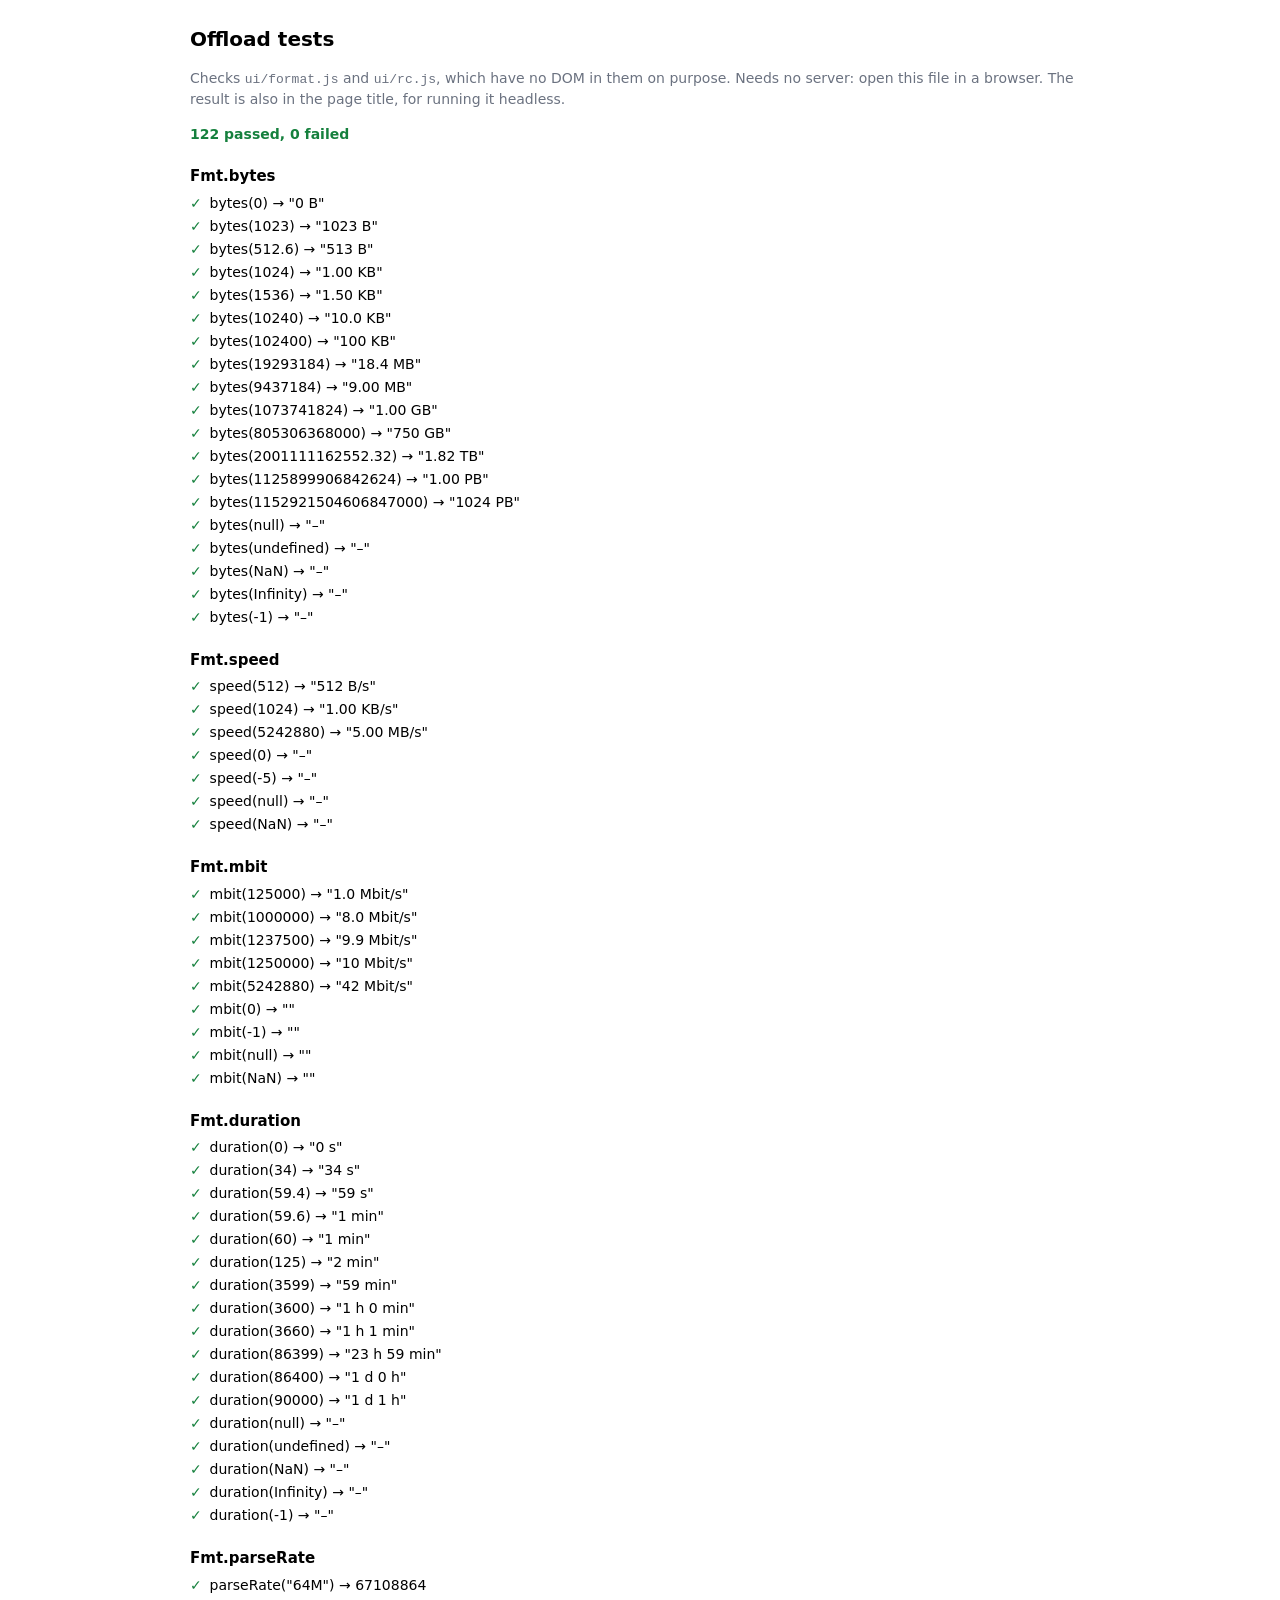
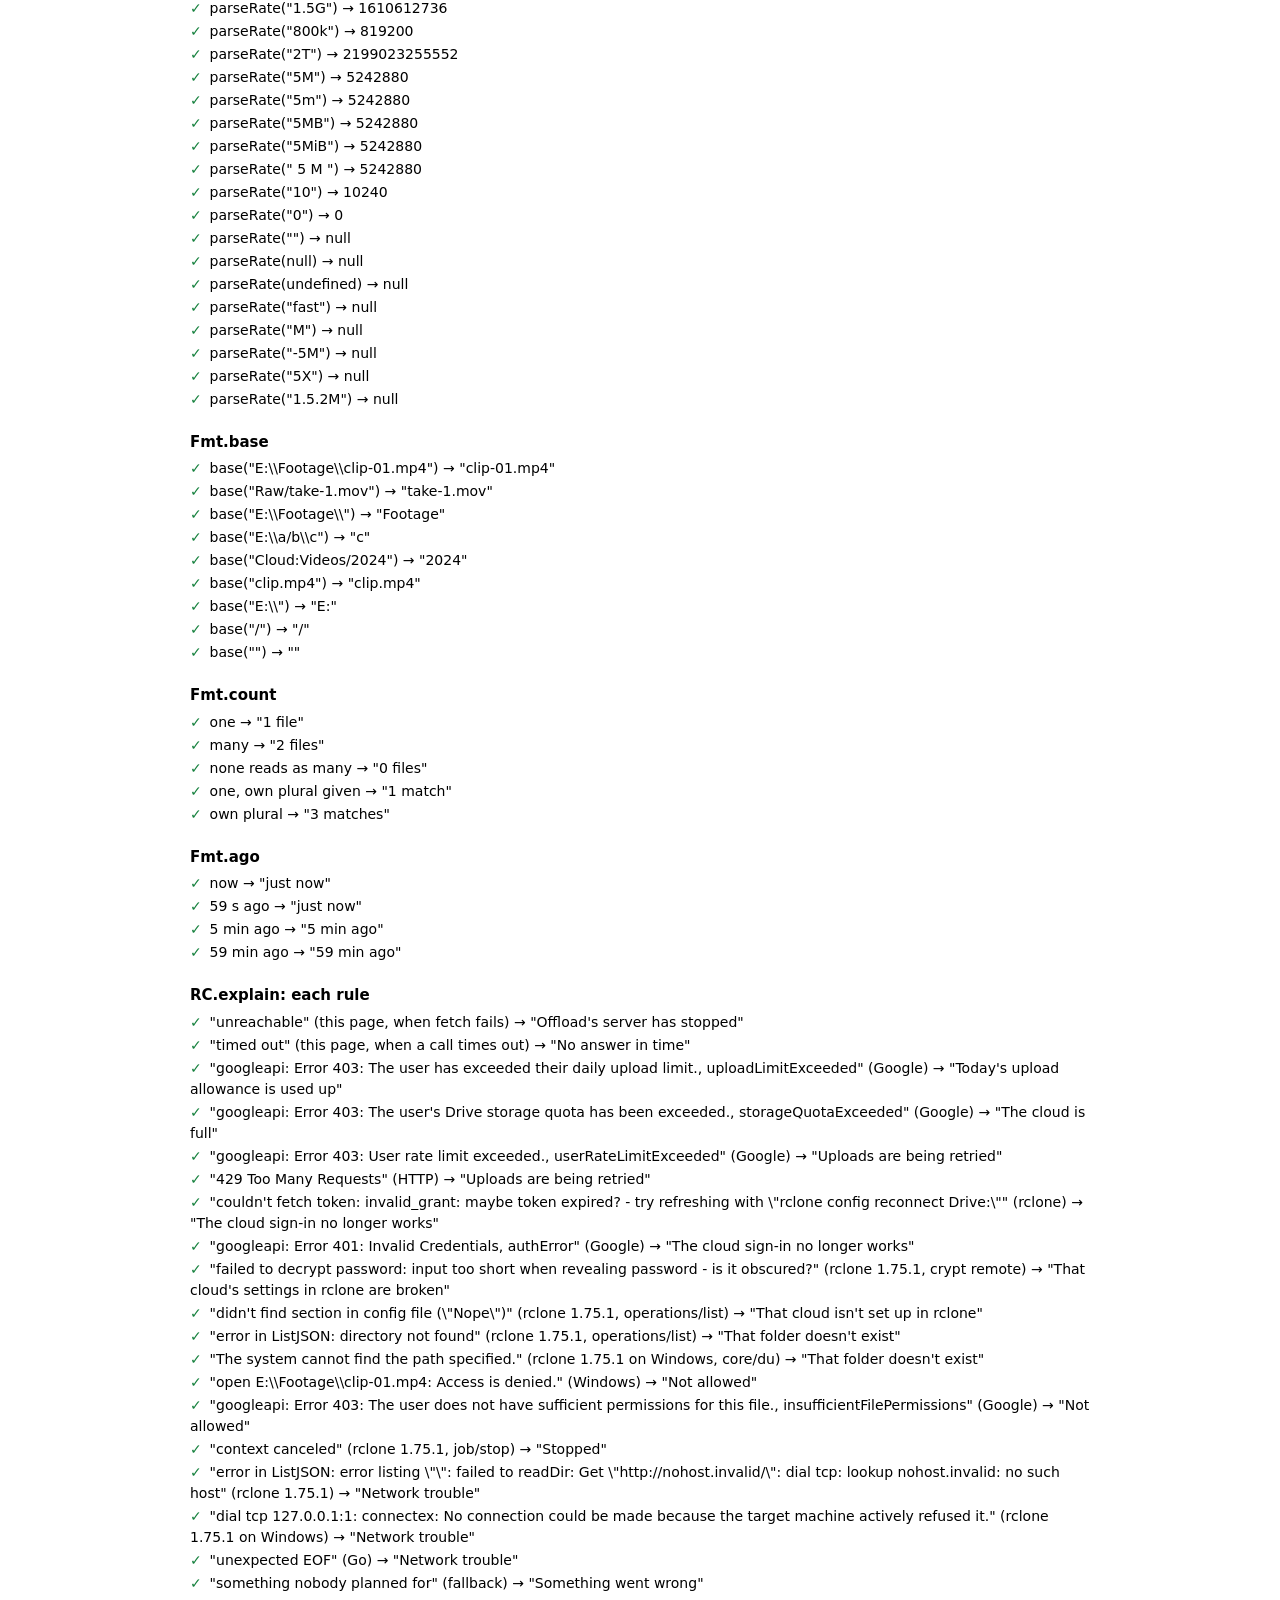
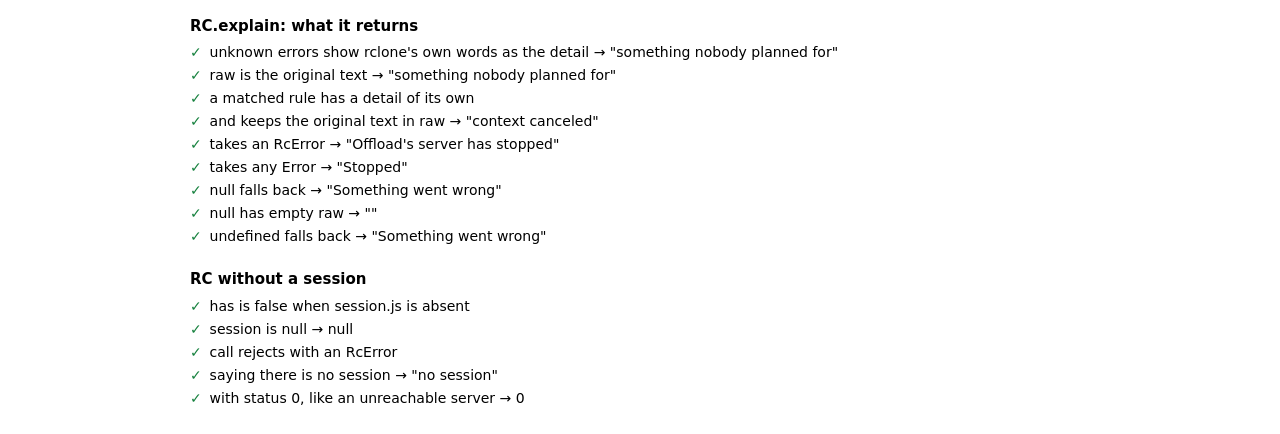
==== tests/index.html @ bb2de684 "Add a test page that caught a mixed-up error message I added tests/index.html to check the code that" ====
<!doctype html>
<html lang="en">
<head>
<meta charset="utf-8">
<meta name="viewport" content="width=device-width, initial-scale=1">
<title>Offload tests: running</title>
<style>
  :root { color-scheme: light dark; --ok: #15803d; --bad: #b91c1c; --muted: #6b7280; }
  @media (prefers-color-scheme: dark) { :root { --ok: #4ade80; --bad: #f87171; --muted: #9ca3af; } }
  body { font: 14px/1.5 system-ui, sans-serif; max-width: 900px; margin: 24px auto; padding: 0 16px; }
  h1 { font-size: 20px; margin: 0 0 4px; }
  h2 { font-size: 15px; margin: 20px 0 4px; }
  .sum { margin: 0 0 12px; font-weight: 600; }
  .sum.ok { color: var(--ok); } .sum.bad { color: var(--bad); }
  ul { list-style: none; margin: 0; padding: 0; }
  li { padding: 1px 0; overflow-wrap: anywhere; }
  li::before { display: inline-block; width: 1.4em; }
  li.ok::before { content: '✓'; color: var(--ok); }
  li.bad::before { content: '✗'; color: var(--bad); }
  li.bad { color: var(--bad); }
  code { font: 13px ui-monospace, Consolas, monospace; }
  .muted { color: var(--muted); }
</style>
</head>
<body>
<h1>Offload tests</h1>
<p class="muted">Checks <code>ui/format.js</code> and <code>ui/rc.js</code>, which have no DOM in them on purpose. Needs no server: open this file in a browser. The result is also in the page title, for running it headless.</p>
<p class="sum" id="sum">Running…</p>
<div id="out"></div>

<script src="../ui/format.js"></script>
<script src="../ui/rc.js"></script>
<script>
'use strict';
(async () => {
  const results = [];
  let group = '';
  const show = (v) => typeof v === 'string' ? JSON.stringify(v) : Object.is(v, -0) ? '-0' : String(v);
  const eq = (got, want, what) => results.push({ group, what, ok: Object.is(got, want), got, want });
  const threw = (e) => results.push({ group, what: 'threw ' + (e && e.message || e), ok: false, got: e && e.stack || String(e), want: 'no exception' });
  async function section(name, fn) {
    group = name;
    try { await fn(); } catch (e) { threw(e); }
  }

  const KB = 1024, MB = KB ** 2, GB = KB ** 3, TB = KB ** 4, PB = KB ** 5;
  const DASH = '\u2013';   // what the page shows for "no figure"

  await section('Fmt.bytes', () => {
    for (const [n, want] of [
      [0, '0 B'], [1023, '1023 B'], [512.6, '513 B'],
      [KB, '1.00 KB'], [1536, '1.50 KB'], [10 * KB, '10.0 KB'], [100 * KB, '100 KB'],
      [19293184, '18.4 MB'], [9 * MB, '9.00 MB'],
      [GB, '1.00 GB'], [750 * GB, '750 GB'], [1.82 * TB, '1.82 TB'], [PB, '1.00 PB'],
      [1024 * PB, '1024 PB'],   // there is no unit past PB, so it keeps counting
      [null, DASH], [undefined, DASH], [NaN, DASH], [Infinity, DASH], [-1, DASH],
    ]) eq(Fmt.bytes(n), want, 'bytes(' + show(n) + ')');
  });

  await section('Fmt.speed', () => {
    for (const [n, want] of [
      [512, '512 B/s'], [KB, '1.00 KB/s'], [5 * MB, '5.00 MB/s'],
      [0, DASH], [-5, DASH], [null, DASH], [NaN, DASH],
    ]) eq(Fmt.speed(n), want, 'speed(' + show(n) + ')');
  });

  await section('Fmt.mbit', () => {
    for (const [n, want] of [
      [125000, '1.0 Mbit/s'], [1e6, '8.0 Mbit/s'], [1237500, '9.9 Mbit/s'],
      [1250000, '10 Mbit/s'], [5 * MB, '42 Mbit/s'],
      [0, ''], [-1, ''], [null, ''], [NaN, ''],
    ]) eq(Fmt.mbit(n), want, 'mbit(' + show(n) + ')');
  });

  await section('Fmt.duration', () => {
    for (const [s, want] of [
      [0, '0 s'], [34, '34 s'], [59.4, '59 s'], [59.6, '1 min'],
      [60, '1 min'], [125, '2 min'], [3599, '59 min'],
      [3600, '1 h 0 min'], [3660, '1 h 1 min'], [86399, '23 h 59 min'],
      [86400, '1 d 0 h'], [90000, '1 d 1 h'],
      [null, DASH], [undefined, DASH], [NaN, DASH], [Infinity, DASH], [-1, DASH],
    ]) eq(Fmt.duration(s), want, 'duration(' + show(s) + ')');
  });

  await section('Fmt.parseRate', () => {
    for (const [text, want] of [
      ['64M', 64 * MB], ['1.5G', 1.5 * GB], ['800k', 800 * KB], ['2T', 2 * TB],
      ['5M', 5 * MB], ['5m', 5 * MB], ['5MB', 5 * MB], ['5MiB', 5 * MB], [' 5 M ', 5 * MB],
      ['10', 10 * KB],   // no unit means KiB, the way rclone's --bwlimit reads it
      ['0', 0],
      ['', null], [null, null], [undefined, null], ['fast', null], ['M', null],
      ['-5M', null], ['5X', null], ['1.5.2M', null],
    ]) eq(Fmt.parseRate(text), want, 'parseRate(' + show(text) + ')');
  });

  await section('Fmt.base', () => {
    for (const [p, want] of [
      ['E:\\Footage\\clip-01.mp4', 'clip-01.mp4'], ['Raw/take-1.mov', 'take-1.mov'],
      ['E:\\Footage\\', 'Footage'], ['E:\\a/b\\c', 'c'], ['Cloud:Videos/2024', '2024'],
      ['clip.mp4', 'clip.mp4'], ['E:\\', 'E:'], ['/', '/'], ['', ''],
    ]) eq(Fmt.base(p), want, 'base(' + show(p) + ')');
  });

  await section('Fmt.count', () => {
    eq(Fmt.count(1, 'file'), '1 file', 'one');
    eq(Fmt.count(2, 'file'), '2 files', 'many');
    eq(Fmt.count(0, 'file'), '0 files', 'none reads as many');
    eq(Fmt.count(1, 'match', 'matches'), '1 match', 'one, own plural given');
    eq(Fmt.count(3, 'match', 'matches'), '3 matches', 'own plural');
  });

  await section('Fmt.ago', () => {
    // Older times are written in the browser's locale, so only these two are fixed.
    const now = Date.now();
    eq(Fmt.ago(now), 'just now', 'now');
    eq(Fmt.ago(now - 59 * 1000), 'just now', '59 s ago');
    eq(Fmt.ago(now - 5 * 60 * 1000), '5 min ago', '5 min ago');
    eq(Fmt.ago(now - 59 * 60 * 1000), '59 min ago', '59 min ago');
  });

  // Every rule in RC.explain, each with an error it is there for. "rclone" samples
  // were captured from rclone 1.75.1; "Google" ones follow the googleapi error
  // format ("googleapi: Error <code>: <message>, <reason>"), since they need a real
  // account to provoke. The first matching rule wins, so a few samples check that
  // a specific rule is not swallowed by a general one listed later.
  const T = {
    stopped: 'Offload\'s server has stopped',
    slow: 'No answer in time',
    daily: 'Today\'s upload allowance is used up',
    full: 'The cloud is full',
    rate: 'Uploads are being retried',
    signin: 'The cloud sign-in no longer works',
    broken: 'That cloud\'s settings in rclone are broken',
    unknown: 'That cloud isn\'t set up in rclone',
    nodir: 'That folder doesn\'t exist',
    denied: 'Not allowed',
    canceled: 'Stopped',
    network: 'Network trouble',
    other: 'Something went wrong',
  };

  await section('RC.explain: each rule', () => {
    for (const [raw, title, from] of [
      ['unreachable', T.stopped, 'this page, when fetch fails'],
      ['timed out', T.slow, 'this page, when a call times out'],
      ['googleapi: Error 403: The user has exceeded their daily upload limit., uploadLimitExceeded', T.daily, 'Google'],
      ['googleapi: Error 403: The user\'s Drive storage quota has been exceeded., storageQuotaExceeded', T.full, 'Google'],
      ['googleapi: Error 403: User rate limit exceeded., userRateLimitExceeded', T.rate, 'Google'],
      ['429 Too Many Requests', T.rate, 'HTTP'],
      ['couldn\'t fetch token: invalid_grant: maybe token expired? - try refreshing with "rclone config reconnect Drive:"', T.signin, 'rclone'],
      ['googleapi: Error 401: Invalid Credentials, authError', T.signin, 'Google'],
      ['failed to decrypt password: input too short when revealing password - is it obscured?', T.broken, 'rclone 1.75.1, crypt remote'],
      ['didn\'t find section in config file ("Nope")', T.unknown, 'rclone 1.75.1, operations/list'],
      ['error in ListJSON: directory not found', T.nodir, 'rclone 1.75.1, operations/list'],
      ['The system cannot find the path specified.', T.nodir, 'rclone 1.75.1 on Windows, core/du'],
      ['open E:\\Footage\\clip-01.mp4: Access is denied.', T.denied, 'Windows'],
      ['googleapi: Error 403: The user does not have sufficient permissions for this file., insufficientFilePermissions', T.denied, 'Google'],
      ['context canceled', T.canceled, 'rclone 1.75.1, job/stop'],
      ['error in ListJSON: error listing "": failed to readDir: Get "http://nohost.invalid/": dial tcp: lookup nohost.invalid: no such host', T.network, 'rclone 1.75.1'],
      ['dial tcp 127.0.0.1:1: connectex: No connection could be made because the target machine actively refused it.', T.network, 'rclone 1.75.1 on Windows'],
      ['unexpected EOF', T.network, 'Go'],
      ['something nobody planned for', T.other, 'fallback'],
    ]) eq(RC.explain(raw).title, title, show(raw) + ' (' + from + ')');
  });

  await section('RC.explain: what it returns', () => {
    const fallback = RC.explain('something nobody planned for');
    eq(fallback.detail, 'something nobody planned for', 'unknown errors show rclone\'s own words as the detail');
    eq(fallback.raw, 'something nobody planned for', 'raw is the original text');
    const known = RC.explain('context canceled');
    eq(typeof known.detail === 'string' && known.detail.length > 0, true, 'a matched rule has a detail of its own');
    eq(known.raw, 'context canceled', 'and keeps the original text in raw');
    eq(RC.explain(new RC.RcError('unreachable', 0)).title, T.stopped, 'takes an RcError');
    eq(RC.explain(new Error('context canceled')).title, T.canceled, 'takes any Error');
    eq(RC.explain(null).title, T.other, 'null falls back');
    eq(RC.explain(null).raw, '', 'null has empty raw');
    eq(RC.explain(undefined).title, T.other, 'undefined falls back');
  });

  await section('RC without a session', async () => {
    eq(RC.has, false, 'has is false when session.js is absent');
    eq(RC.session, null, 'session is null');
    let err = null;
    try { await RC.call('core/version'); } catch (e) { err = e; }
    eq(err instanceof RC.RcError, true, 'call rejects with an RcError');
    eq(err && err.message, 'no session', 'saying there is no session');
    eq(err && err.status, 0, 'with status 0, like an unreachable server');
  });

  // Report: the title for headless runs, the page for people.
  const failed = results.filter((r) => !r.ok);
  const line = (results.length - failed.length) + ' passed, ' + failed.length + ' failed';
  document.title = 'Offload tests: ' + line;
  const sum = document.getElementById('sum');
  sum.textContent = line;
  sum.className = 'sum ' + (failed.length ? 'bad' : 'ok');
  const out = document.getElementById('out');
  const groups = [...new Set(results.map((r) => r.group))];
  for (const g of groups) {
    const h = document.createElement('h2');
    h.textContent = g;
    const ul = document.createElement('ul');
    for (const r of results.filter((x) => x.group === g)) {
      const li = document.createElement('li');
      li.className = r.ok ? 'ok' : 'bad';
      li.textContent = r.what + (!r.ok ? ': got ' + show(r.got) + ', want ' + show(r.want)
        : typeof r.want === 'boolean' ? '' : ' → ' + show(r.want));
      ul.append(li);
    }
    out.append(h, ul);
  }
})();
</script>
</body>
</html>
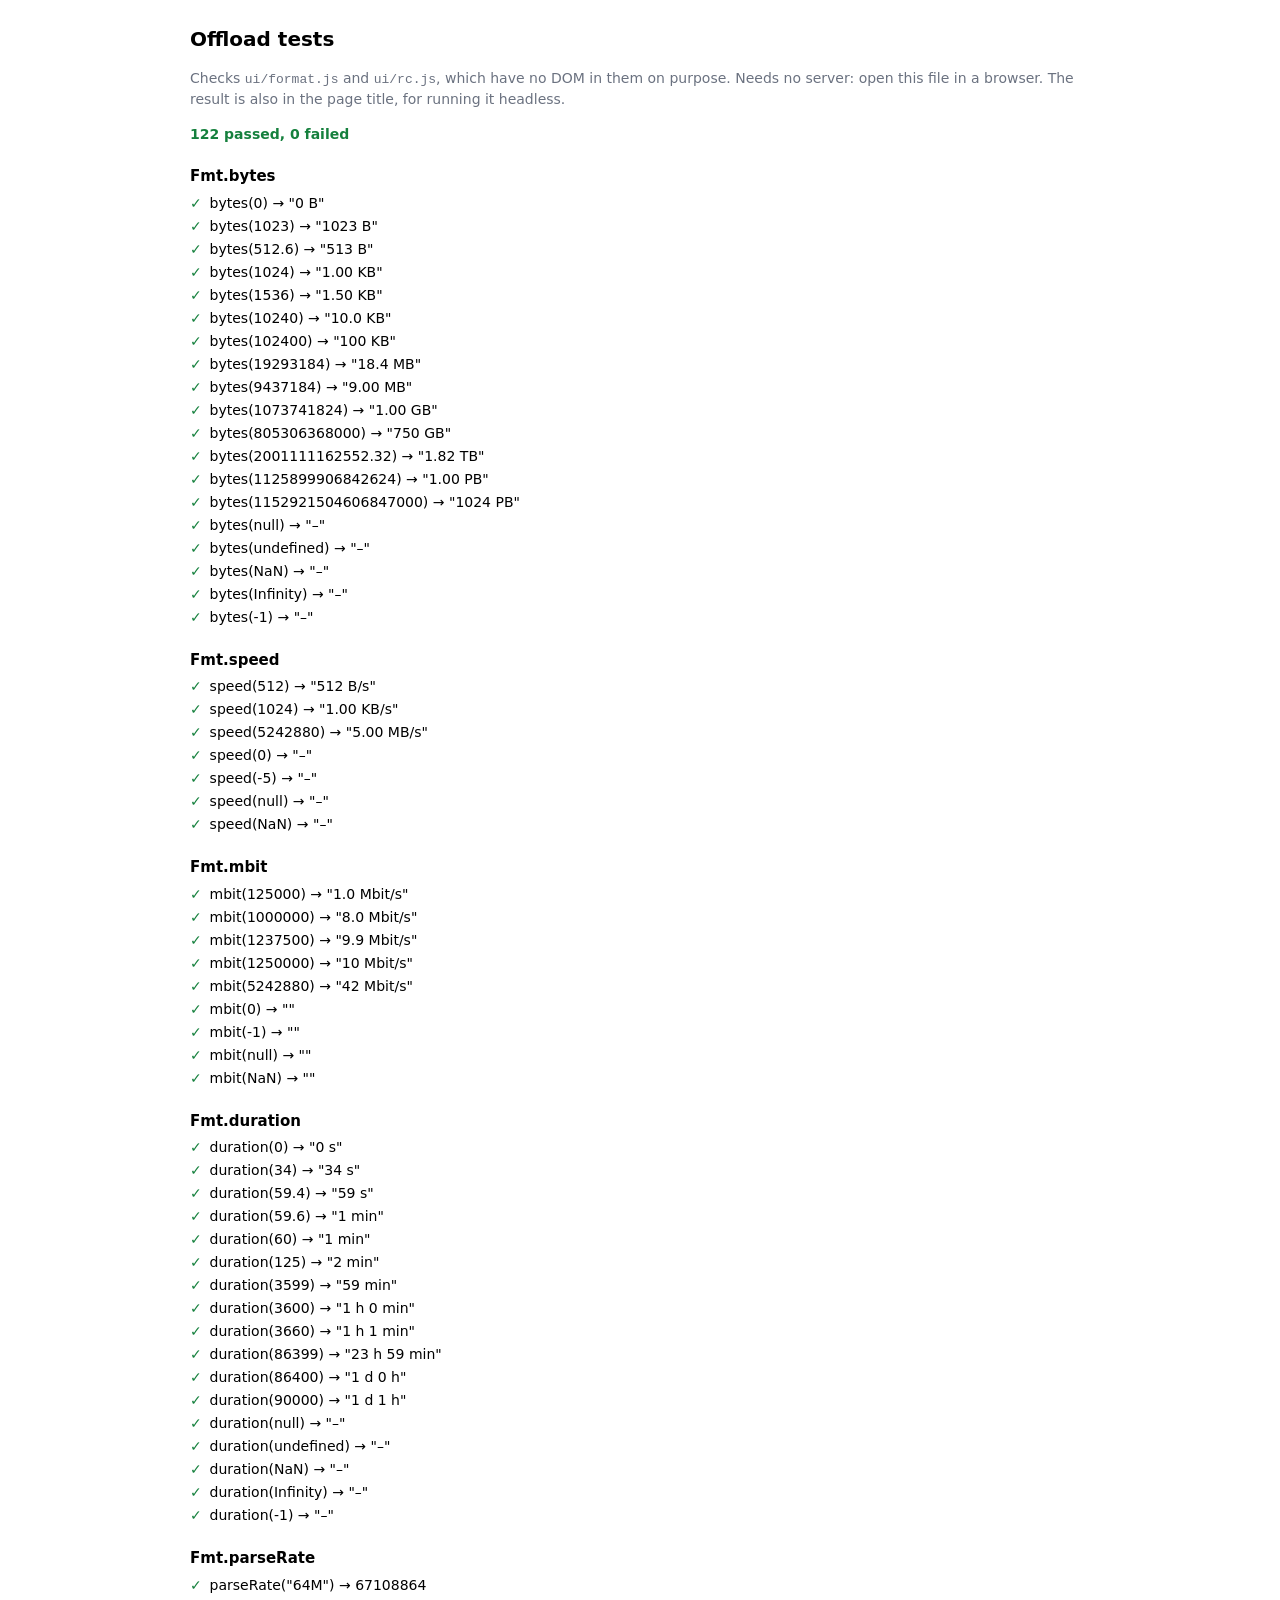
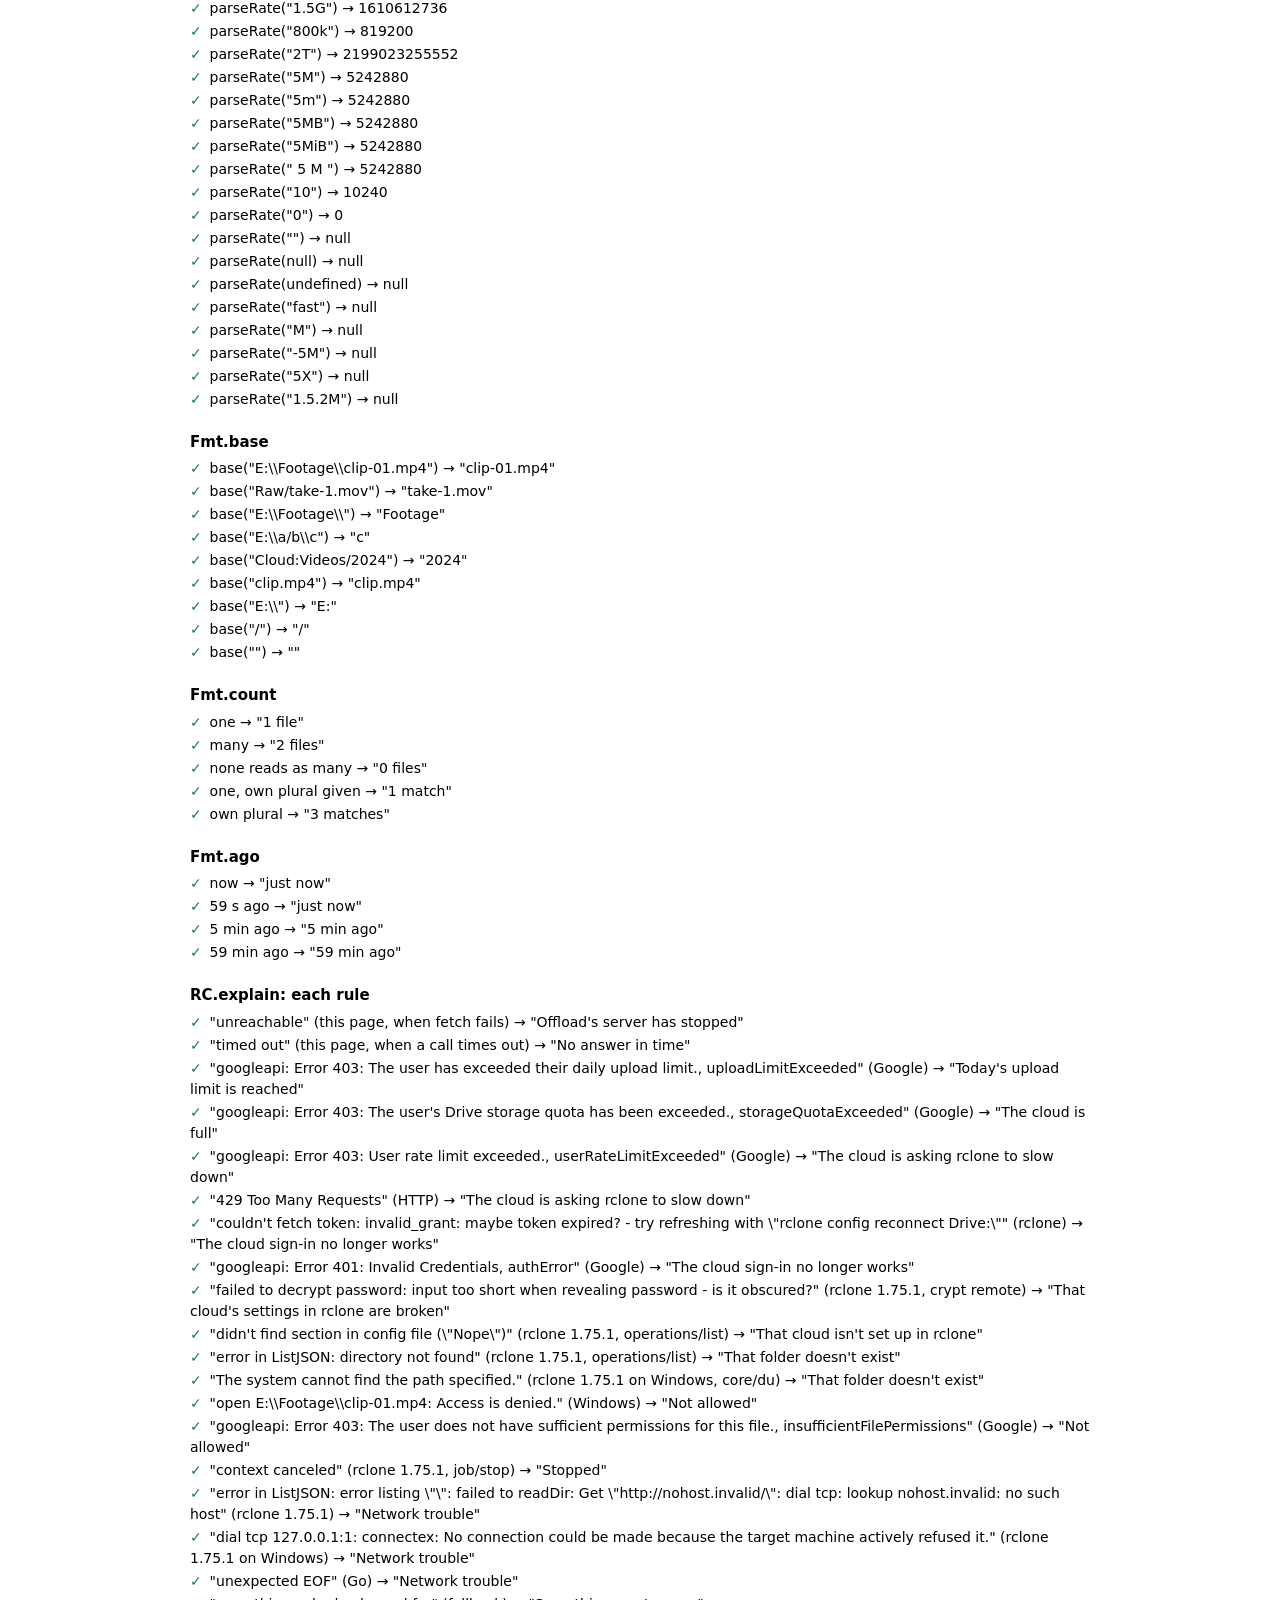
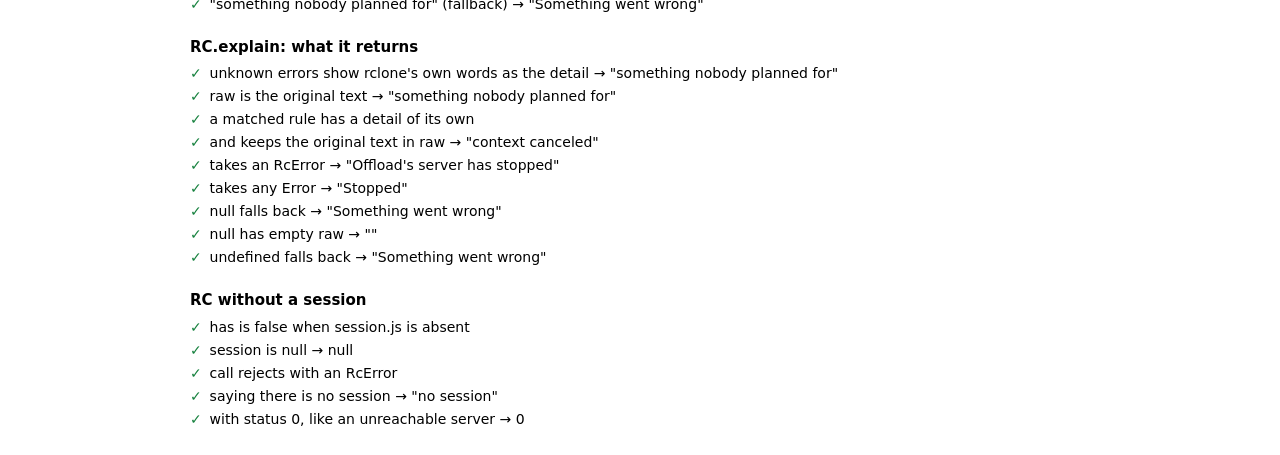
==== commit ecd7764a: "Add a test page that caught a mixed-up error message I added tests/index.html to check the code that" ====
--- a/tests/index.html
+++ b/tests/index.html
@@ -126,9 +126,9 @@
   const T = {
     stopped: 'Offload\'s server has stopped',
     slow: 'No answer in time',
-    daily: 'Today\'s upload allowance is used up',
+    daily: 'Today\'s upload limit is reached',
     full: 'The cloud is full',
-    rate: 'Uploads are being retried',
+    rate: 'The cloud is asking rclone to slow down',
     signin: 'The cloud sign-in no longer works',
     broken: 'That cloud\'s settings in rclone are broken',
     unknown: 'That cloud isn\'t set up in rclone',
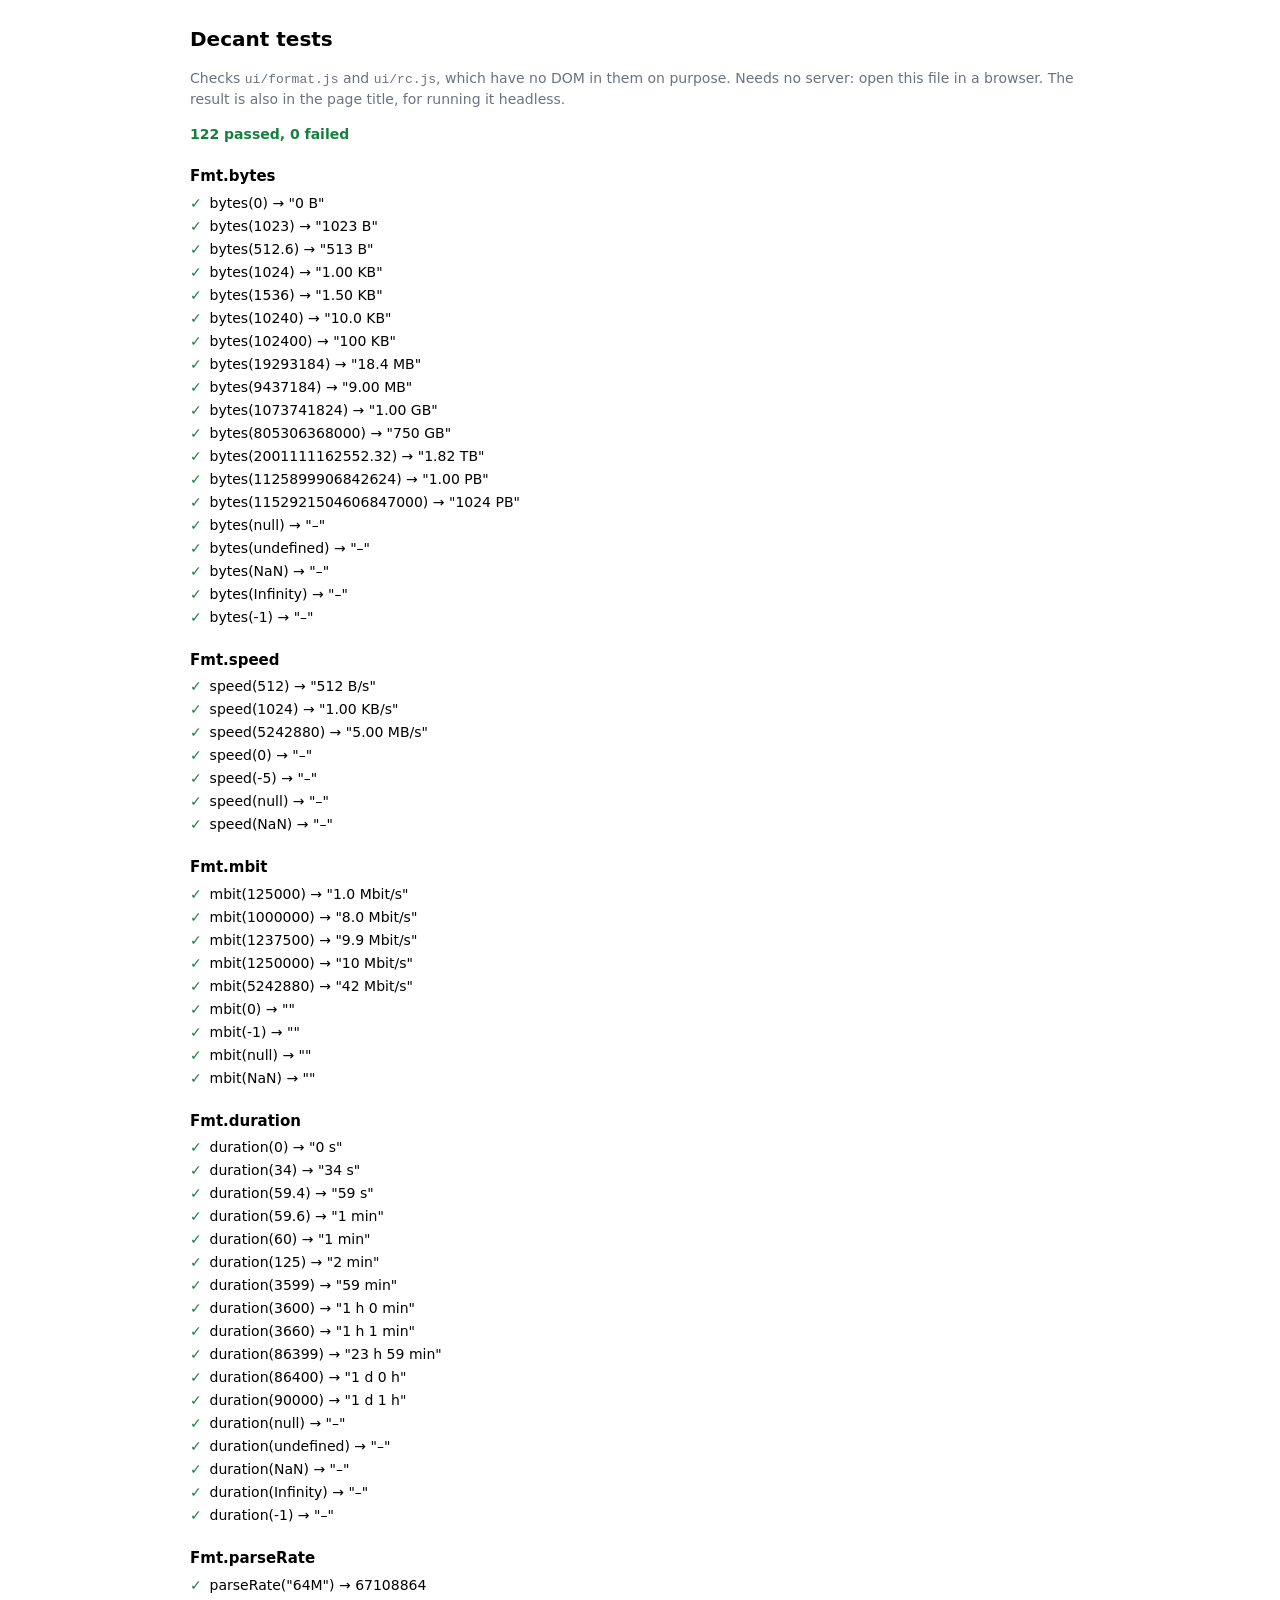
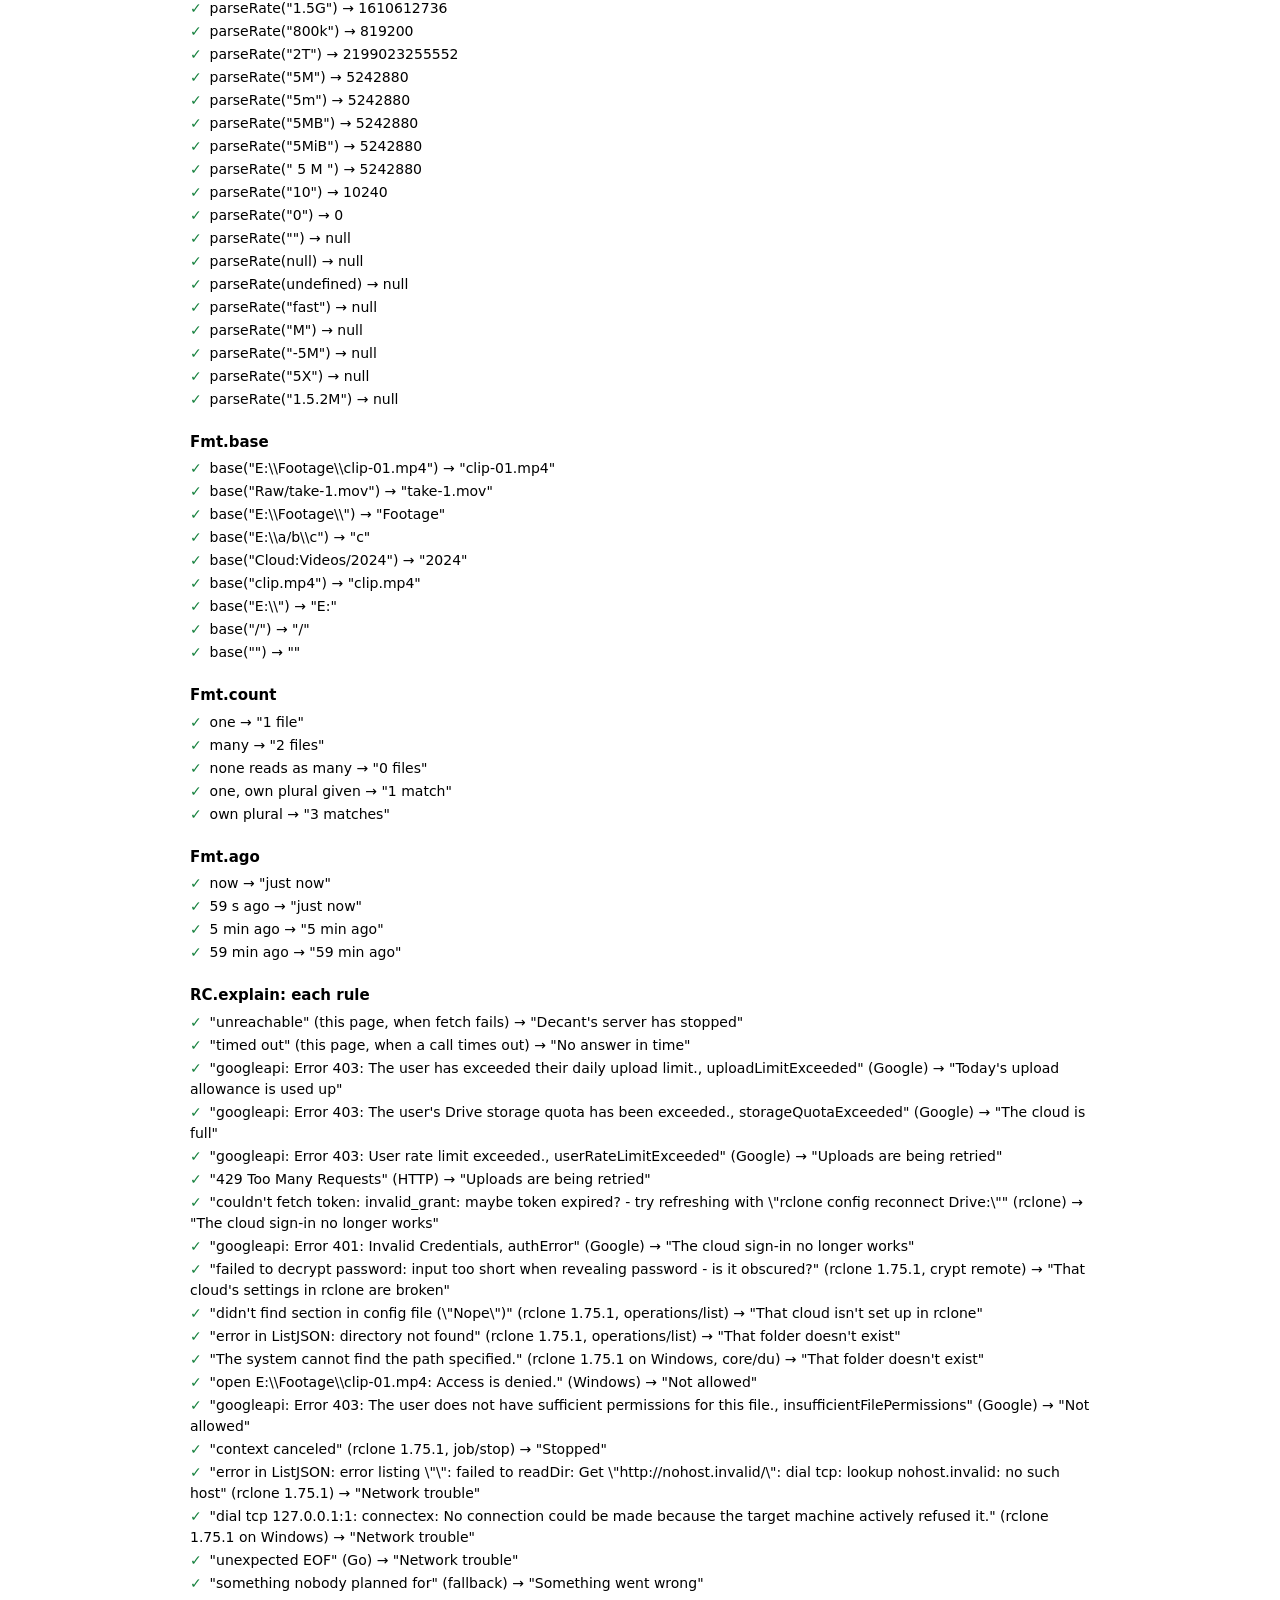
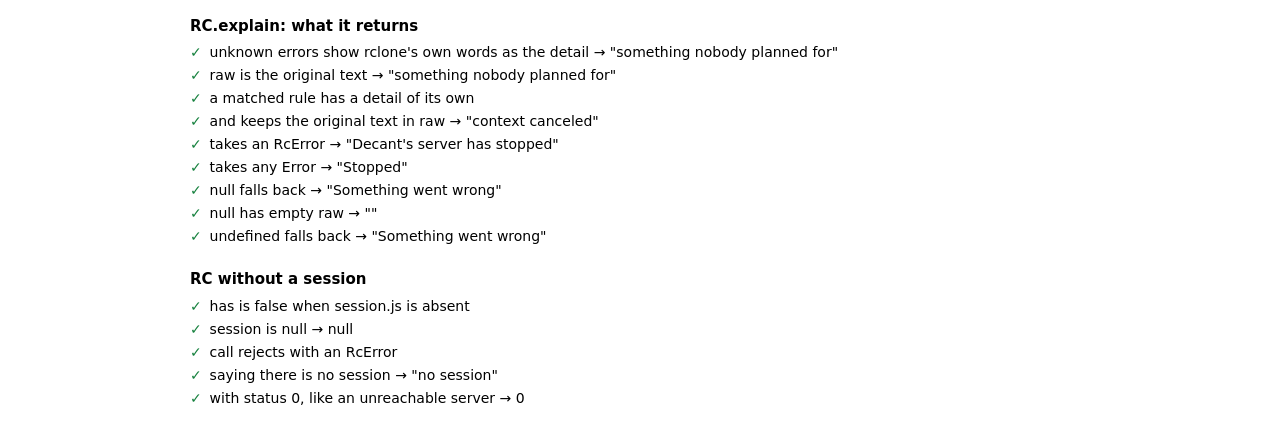
==== commit 1a737301: "Rename the project from Offload to Decant "Offload" turned out to be used by several tools doing the" ====
--- a/tests/index.html
+++ b/tests/index.html
@@ -3,7 +3,7 @@
 <head>
 <meta charset="utf-8">
 <meta name="viewport" content="width=device-width, initial-scale=1">
-<title>Offload tests: running</title>
+<title>Decant tests: running</title>
 <style>
   :root { color-scheme: light dark; --ok: #15803d; --bad: #b91c1c; --muted: #6b7280; }
   @media (prefers-color-scheme: dark) { :root { --ok: #4ade80; --bad: #f87171; --muted: #9ca3af; } }
@@ -23,7 +23,7 @@
 </style>
 </head>
 <body>
-<h1>Offload tests</h1>
+<h1>Decant tests</h1>
 <p class="muted">Checks <code>ui/format.js</code> and <code>ui/rc.js</code>, which have no DOM in them on purpose. Needs no server: open this file in a browser. The result is also in the page title, for running it headless.</p>
 <p class="sum" id="sum">Running…</p>
 <div id="out"></div>
@@ -124,11 +124,11 @@
   // account to provoke. The first matching rule wins, so a few samples check that
   // a specific rule is not swallowed by a general one listed later.
   const T = {
-    stopped: 'Offload\'s server has stopped',
+    stopped: 'Decant\'s server has stopped',
     slow: 'No answer in time',
-    daily: 'Today\'s upload limit is reached',
+    daily: 'Today\'s upload allowance is used up',
     full: 'The cloud is full',
-    rate: 'The cloud is asking rclone to slow down',
+    rate: 'Uploads are being retried',
     signin: 'The cloud sign-in no longer works',
     broken: 'That cloud\'s settings in rclone are broken',
     unknown: 'That cloud isn\'t set up in rclone',
@@ -190,7 +190,7 @@
   // Report: the title for headless runs, the page for people.
   const failed = results.filter((r) => !r.ok);
   const line = (results.length - failed.length) + ' passed, ' + failed.length + ' failed';
-  document.title = 'Offload tests: ' + line;
+  document.title = 'Decant tests: ' + line;
   const sum = document.getElementById('sum');
   sum.textContent = line;
   sum.className = 'sum ' + (failed.length ? 'bad' : 'ok');
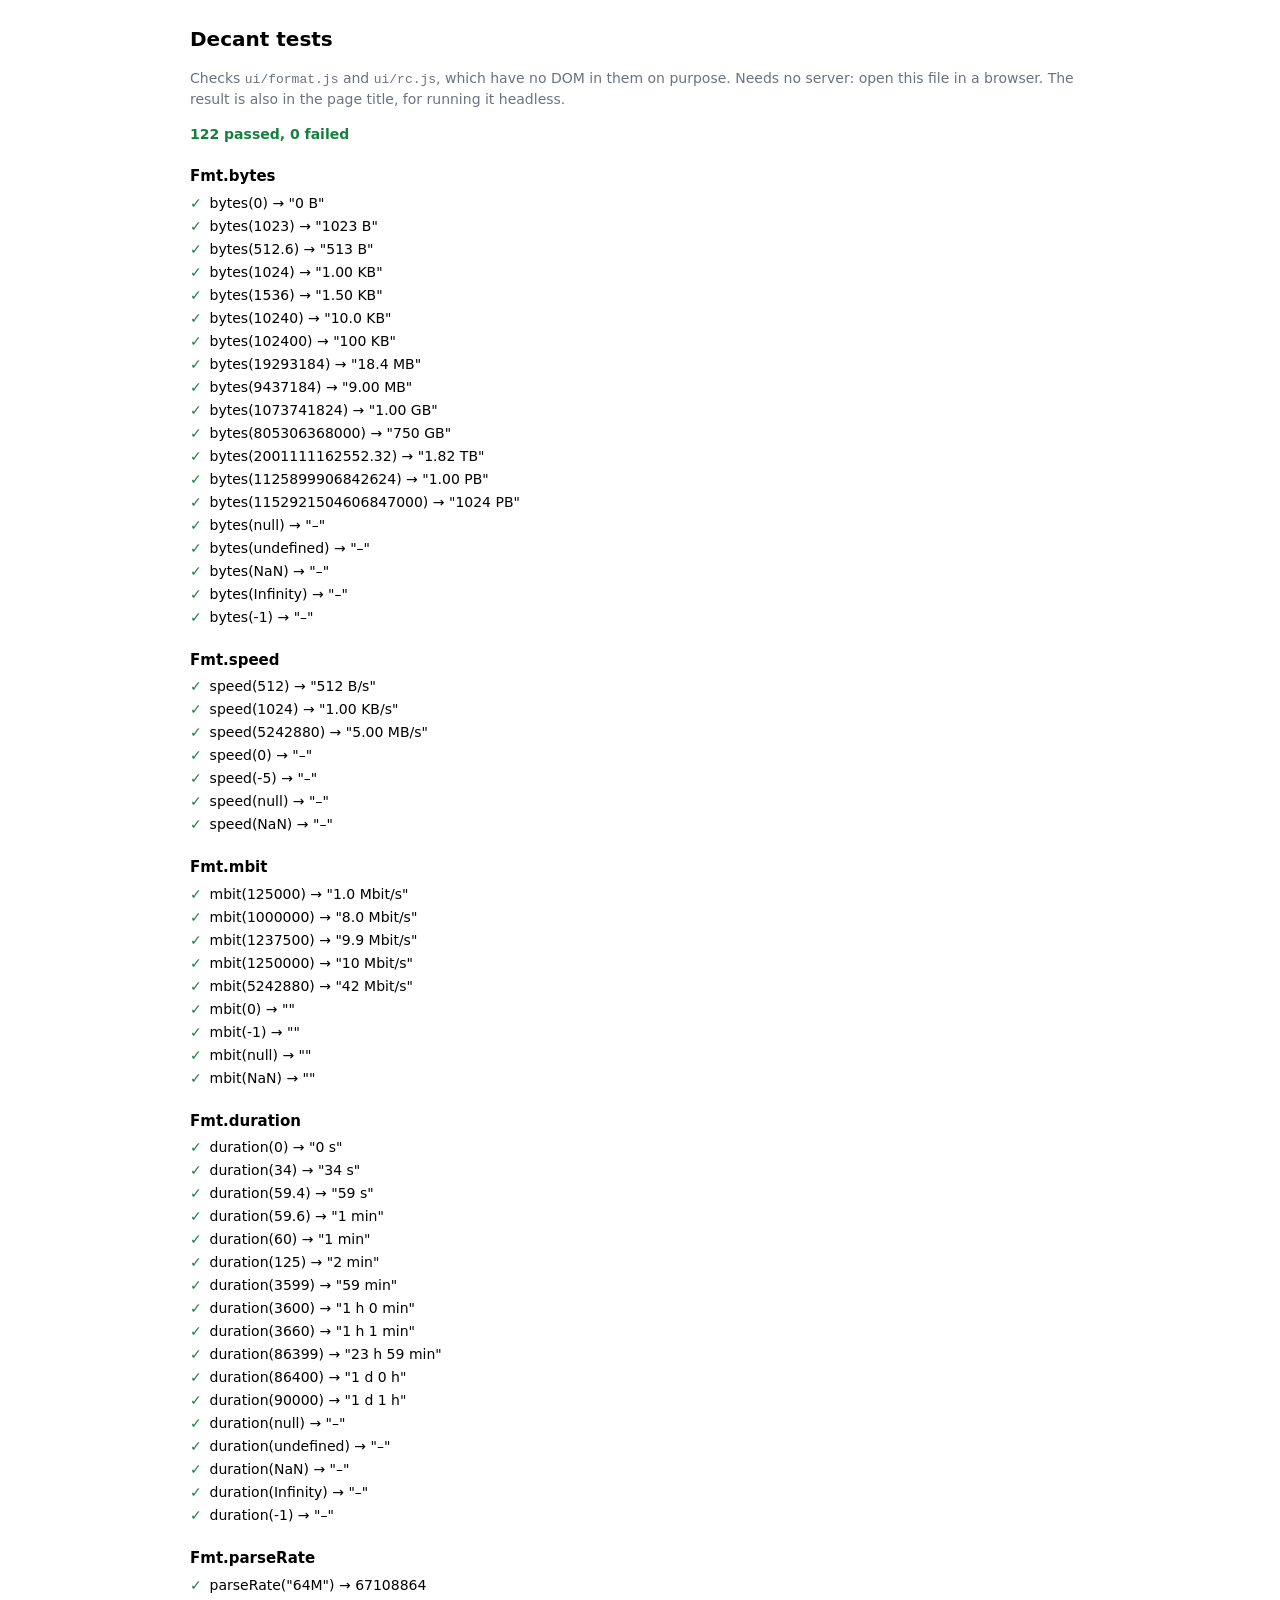
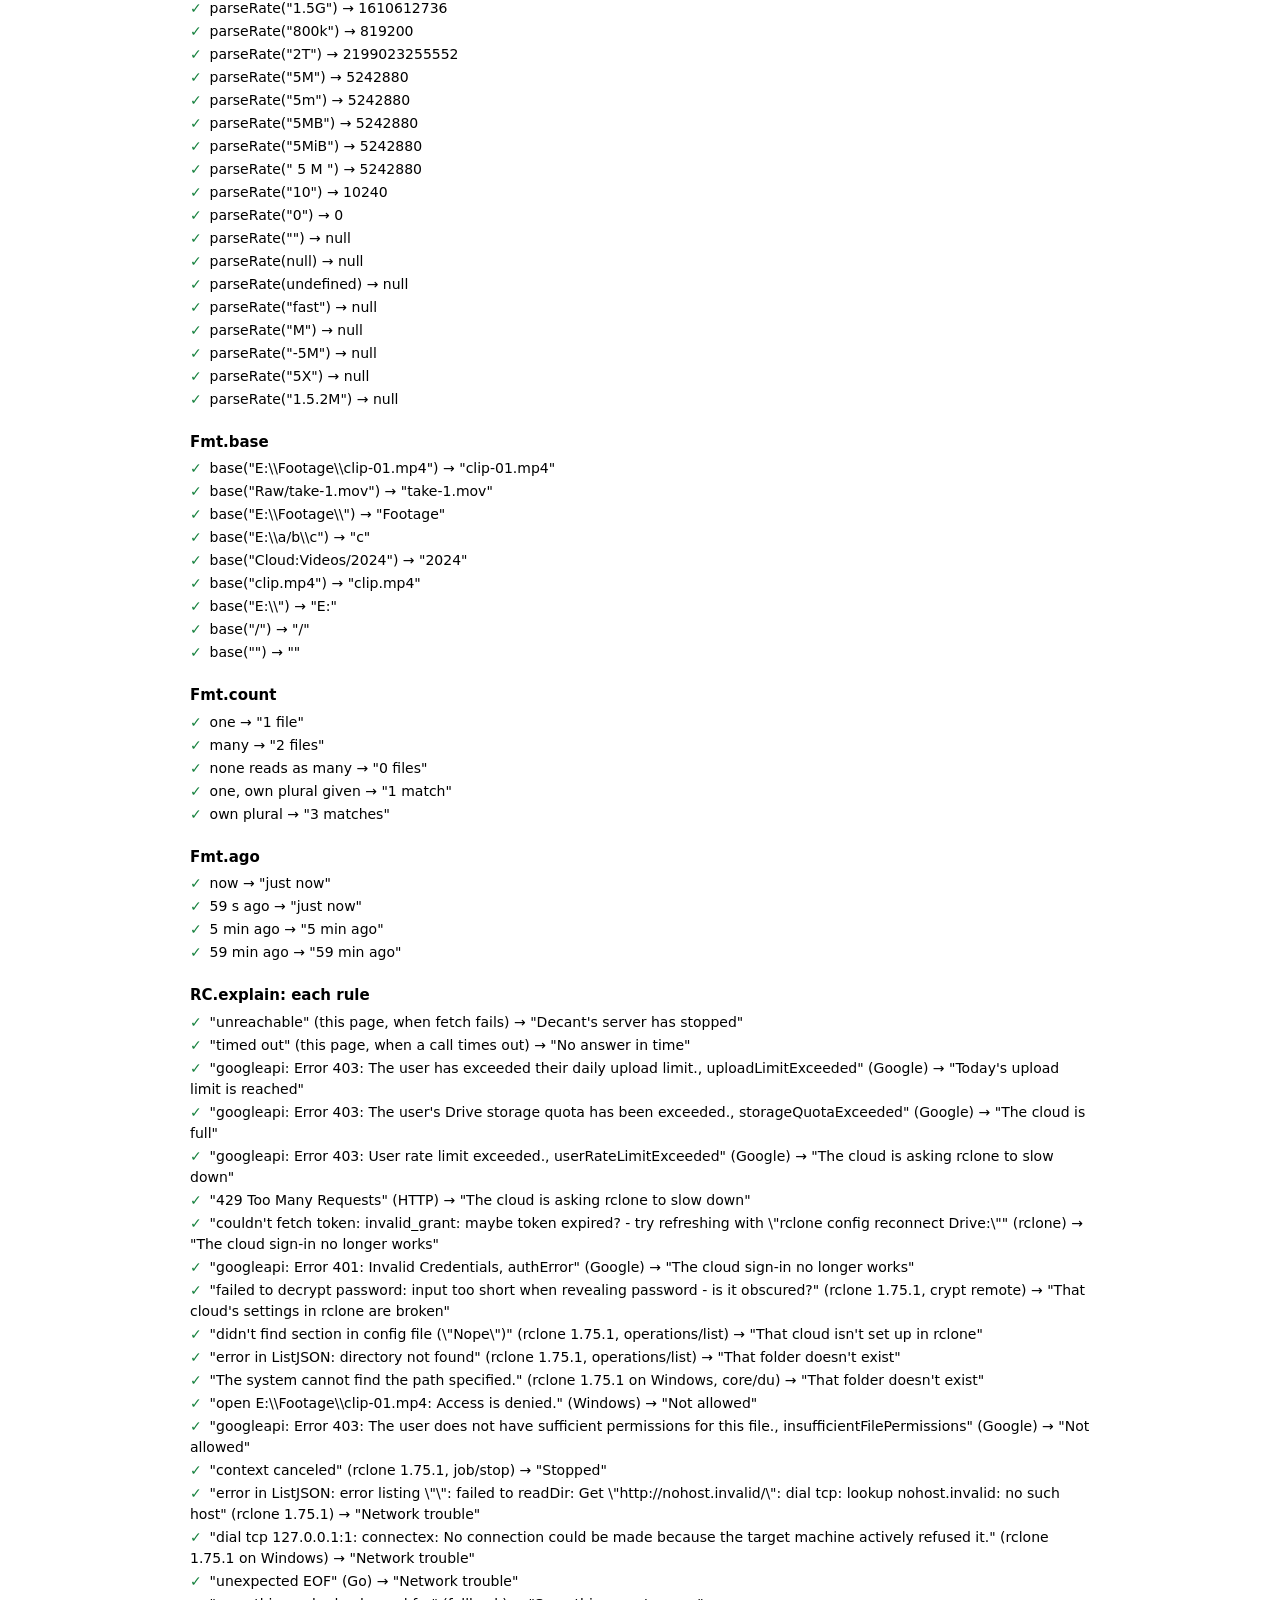
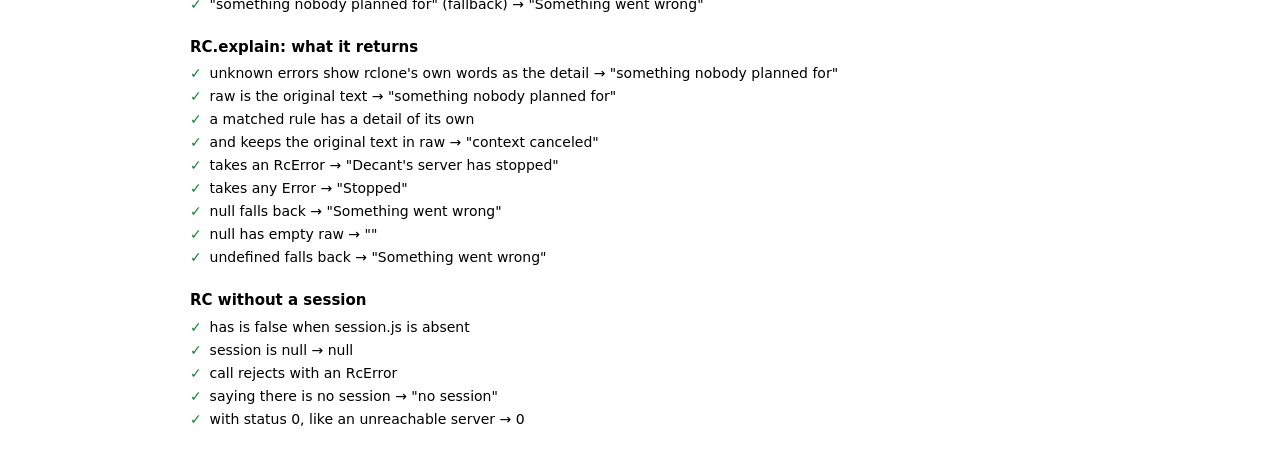
==== commit f8afb0a3: "Rename the project from Offload to Decant "Offload" turned out to be used by several tools doing the" ====
--- a/tests/index.html
+++ b/tests/index.html
@@ -126,9 +126,9 @@
   const T = {
     stopped: 'Decant\'s server has stopped',
     slow: 'No answer in time',
-    daily: 'Today\'s upload allowance is used up',
+    daily: 'Today\'s upload limit is reached',
     full: 'The cloud is full',
-    rate: 'Uploads are being retried',
+    rate: 'The cloud is asking rclone to slow down',
     signin: 'The cloud sign-in no longer works',
     broken: 'That cloud\'s settings in rclone are broken',
     unknown: 'That cloud isn\'t set up in rclone',
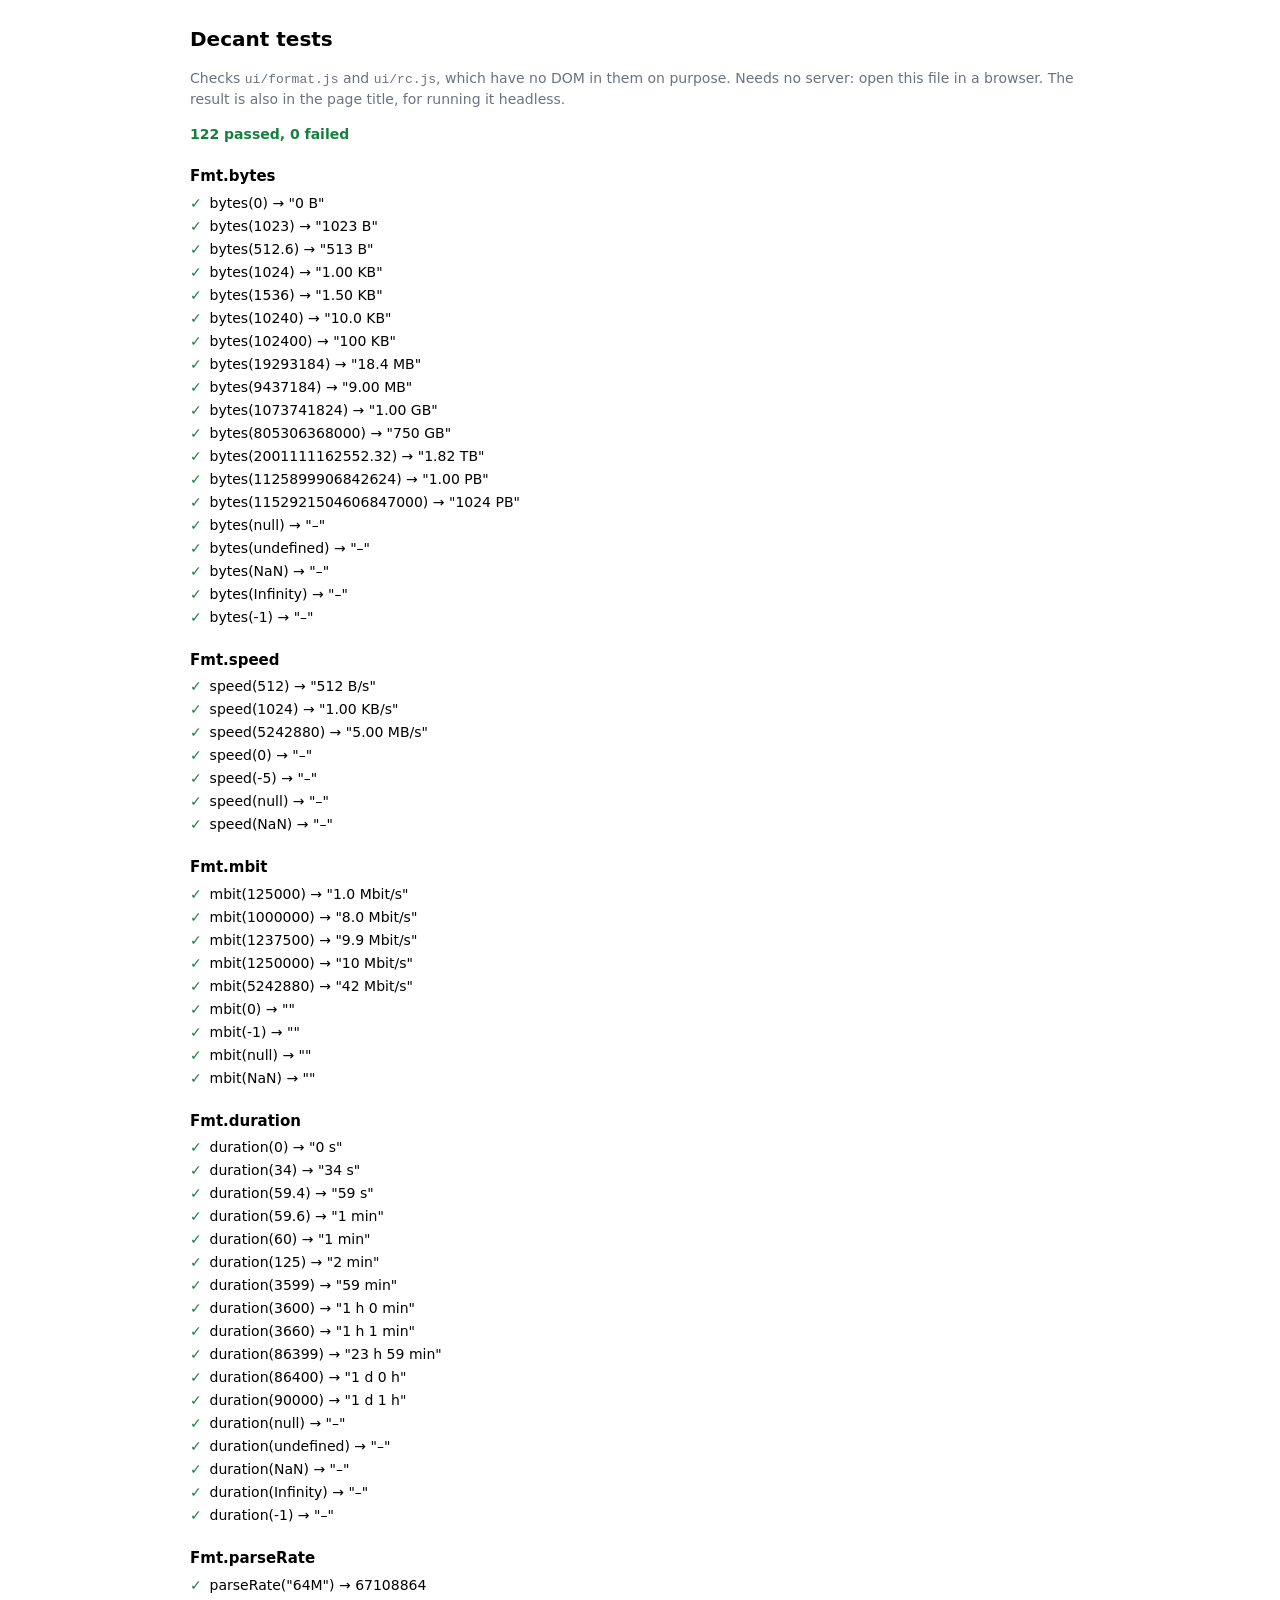
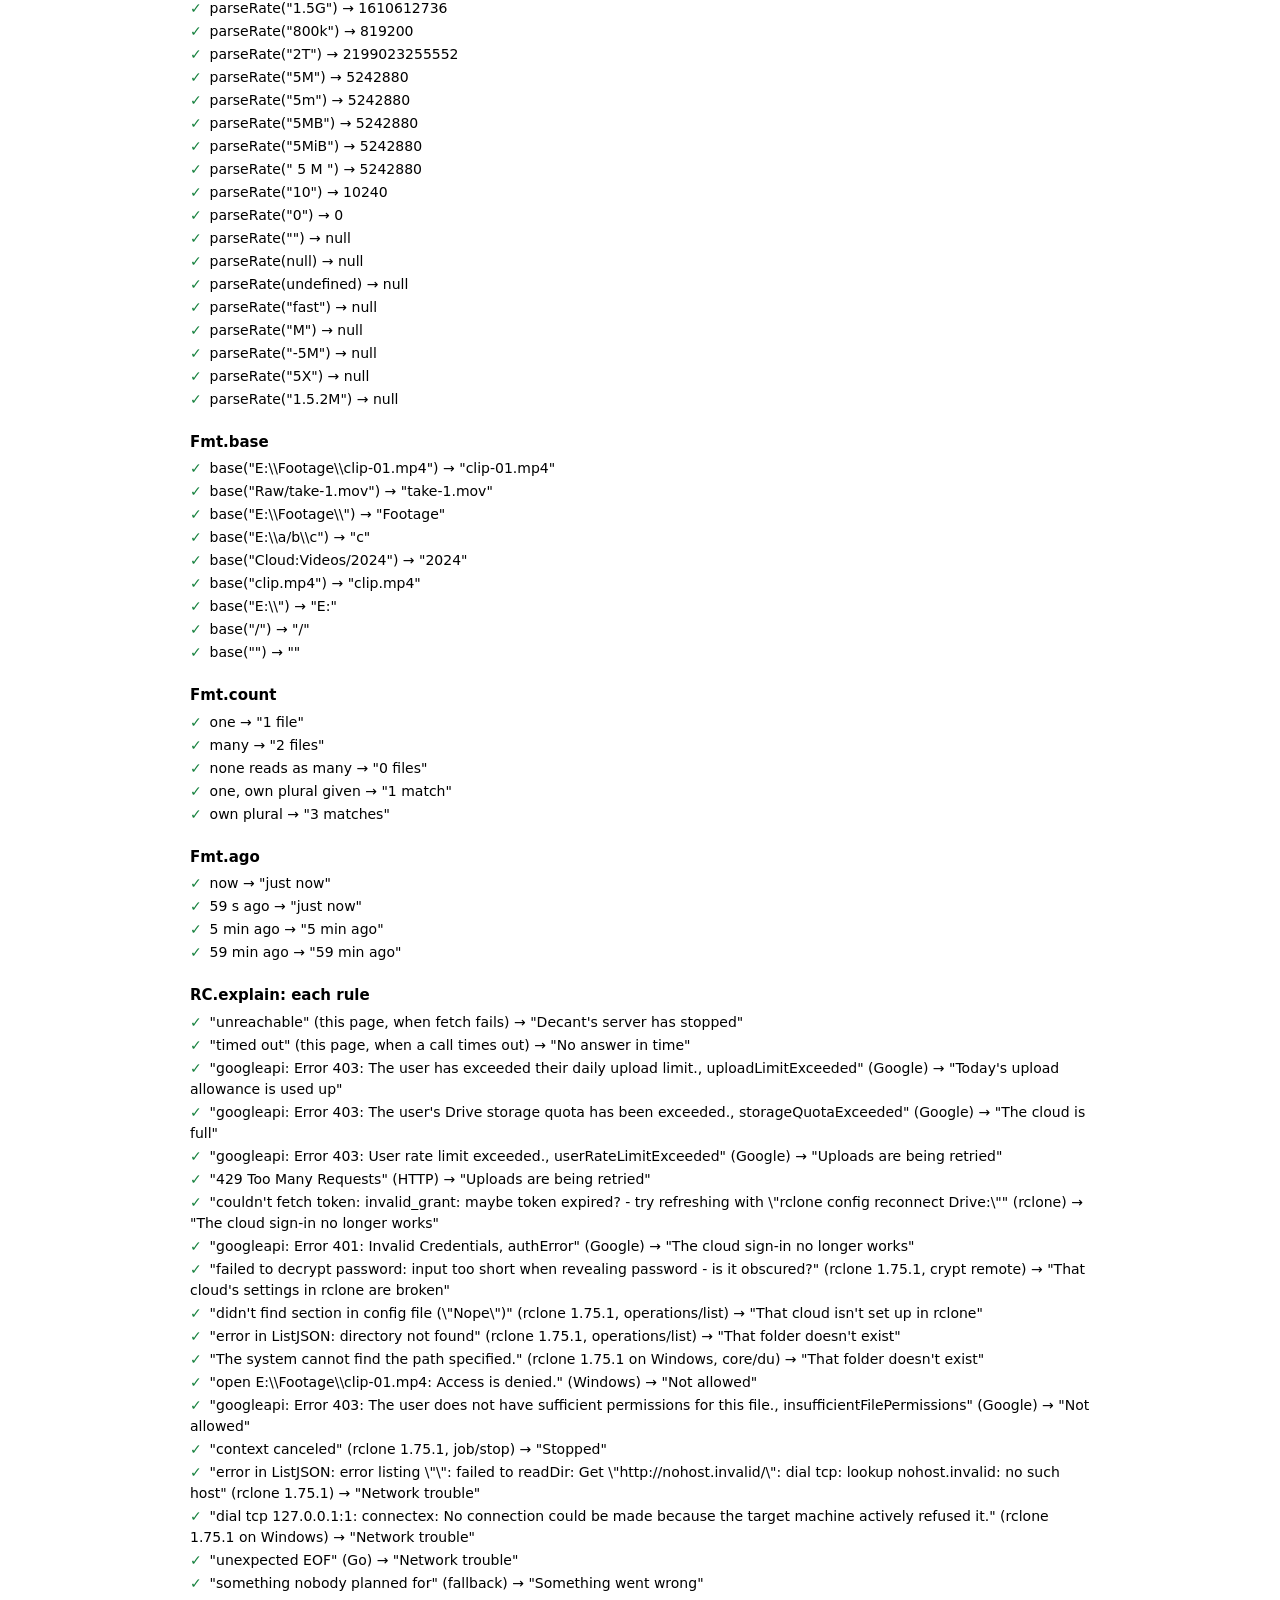
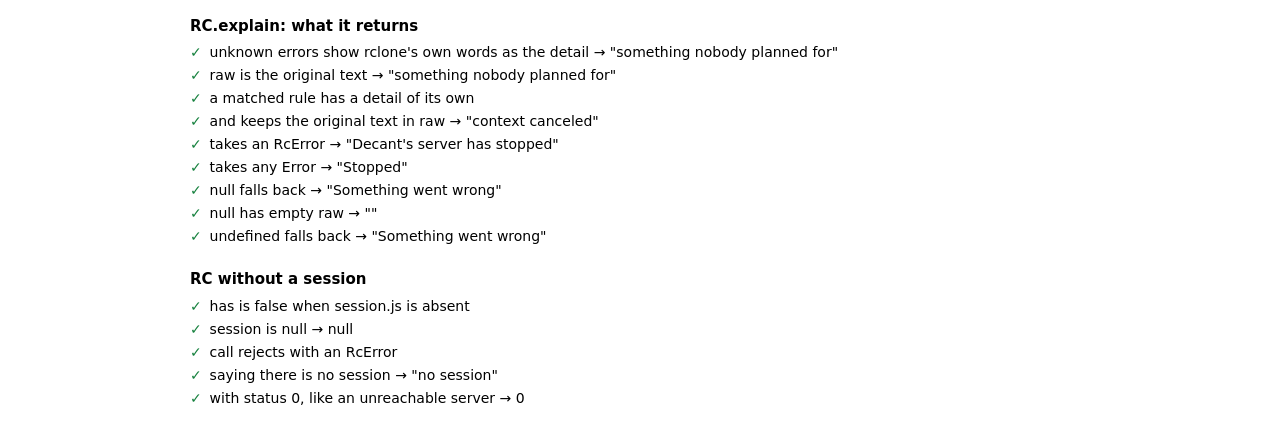
==== commit 6581f346: "Merge pull request #1 from dezdickey/desktop Decant 2.0: desktop app with a Rust core that gates eve" ====
--- a/tests/index.html
+++ b/tests/index.html
@@ -126,9 +126,9 @@
   const T = {
     stopped: 'Decant\'s server has stopped',
     slow: 'No answer in time',
-    daily: 'Today\'s upload limit is reached',
+    daily: 'Today\'s upload allowance is used up',
     full: 'The cloud is full',
-    rate: 'The cloud is asking rclone to slow down',
+    rate: 'Uploads are being retried',
     signin: 'The cloud sign-in no longer works',
     broken: 'That cloud\'s settings in rclone are broken',
     unknown: 'That cloud isn\'t set up in rclone',
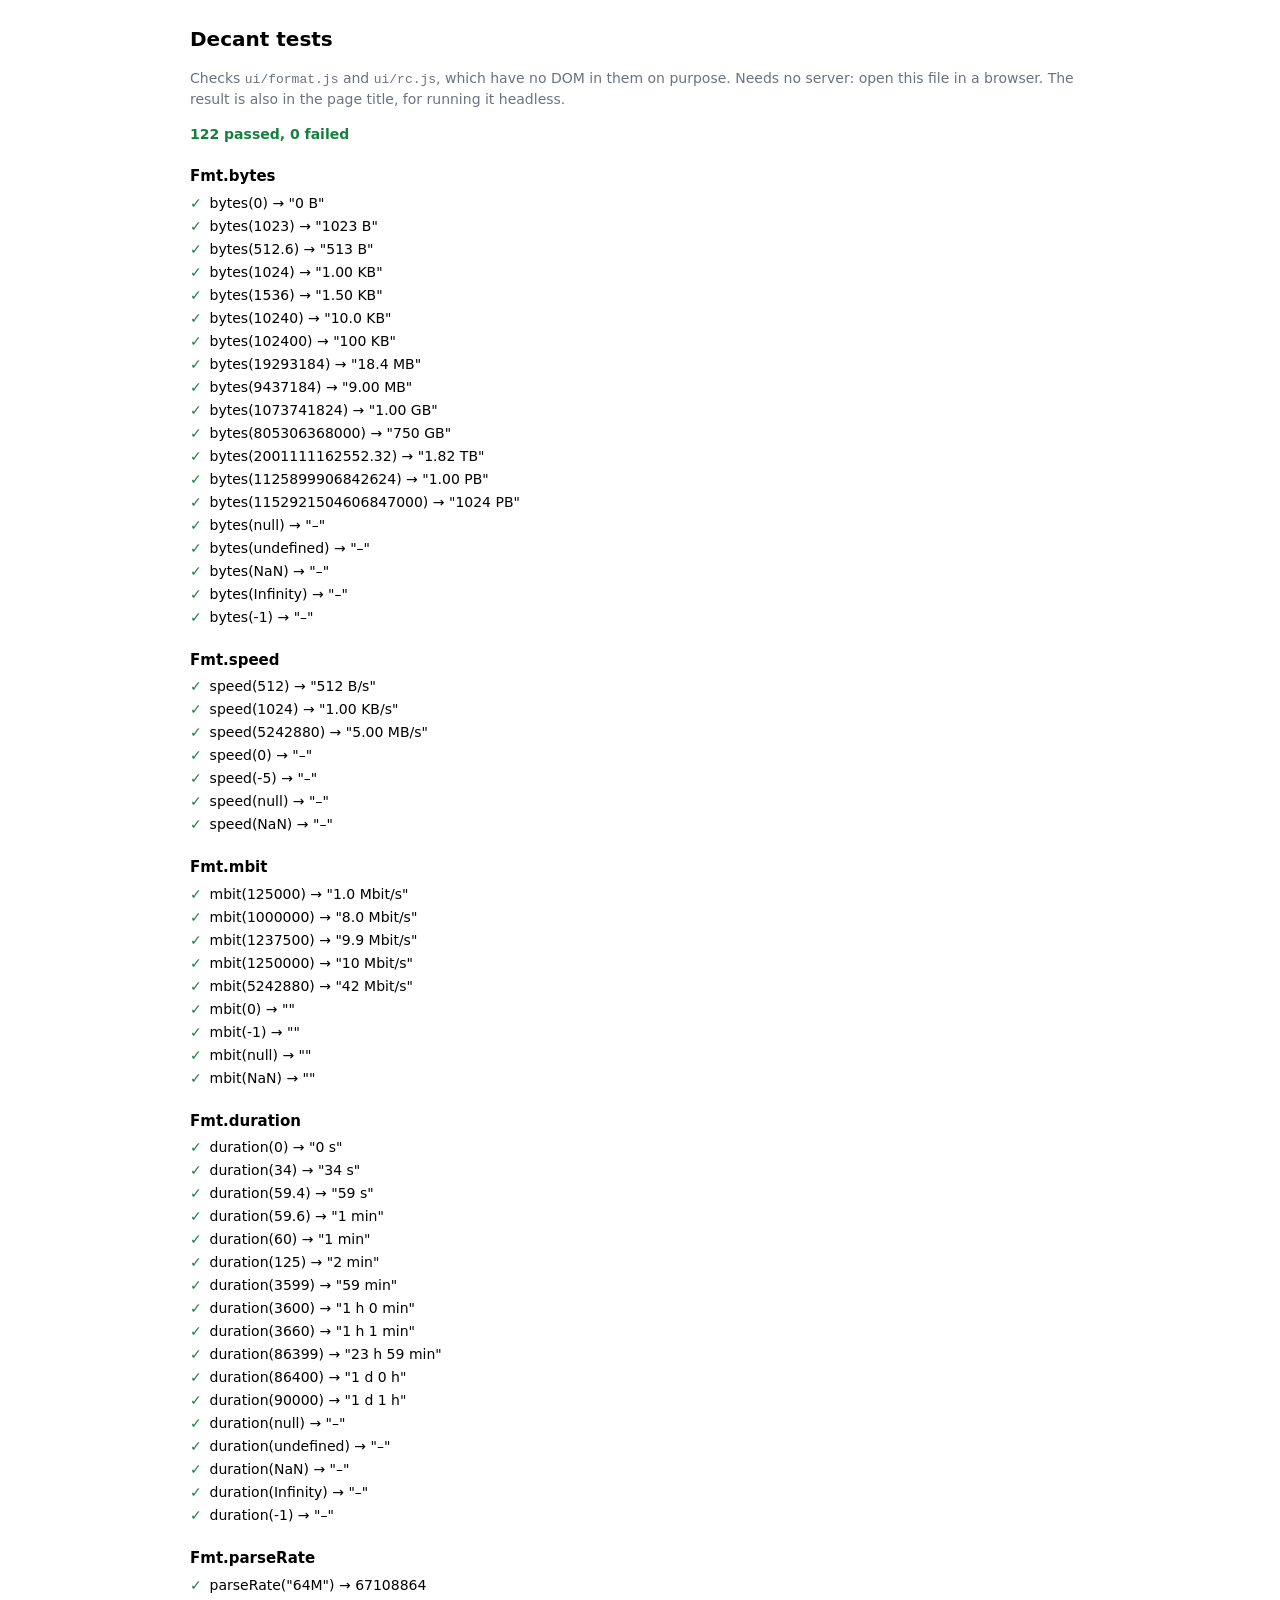
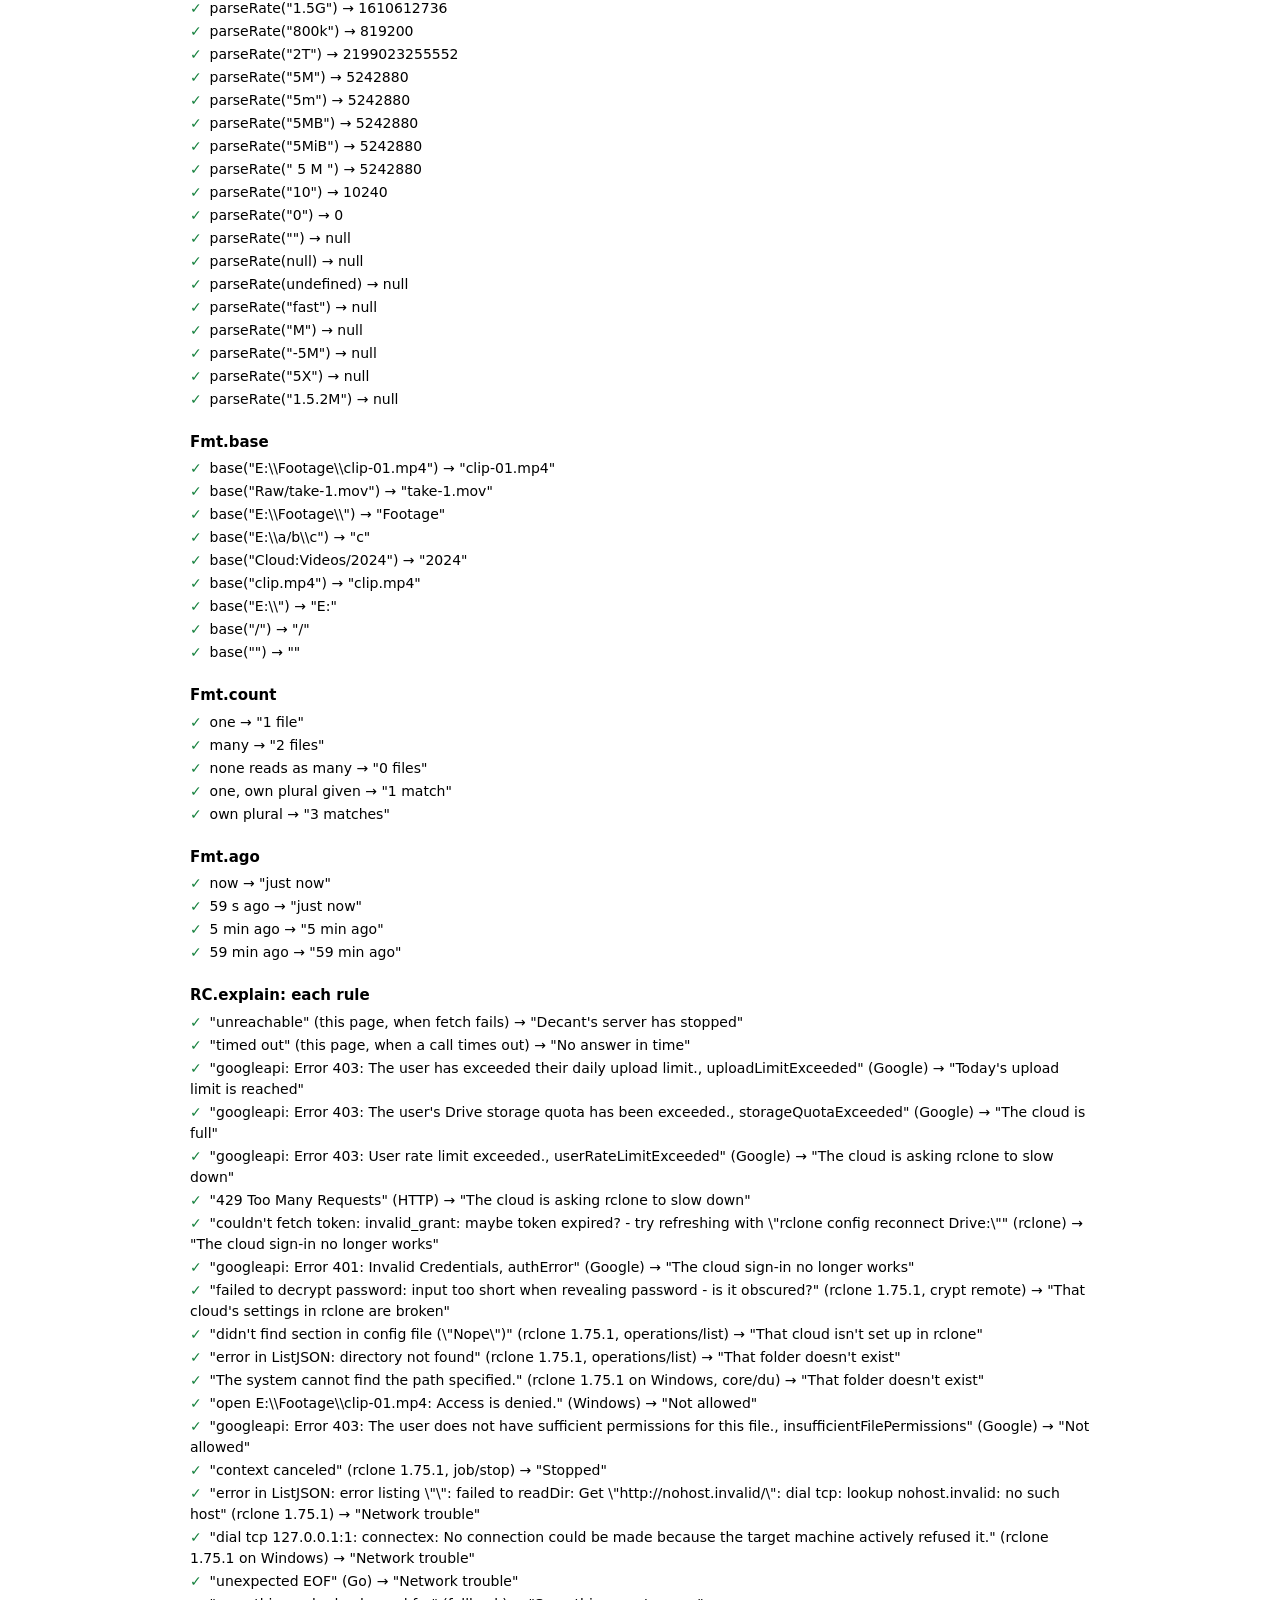
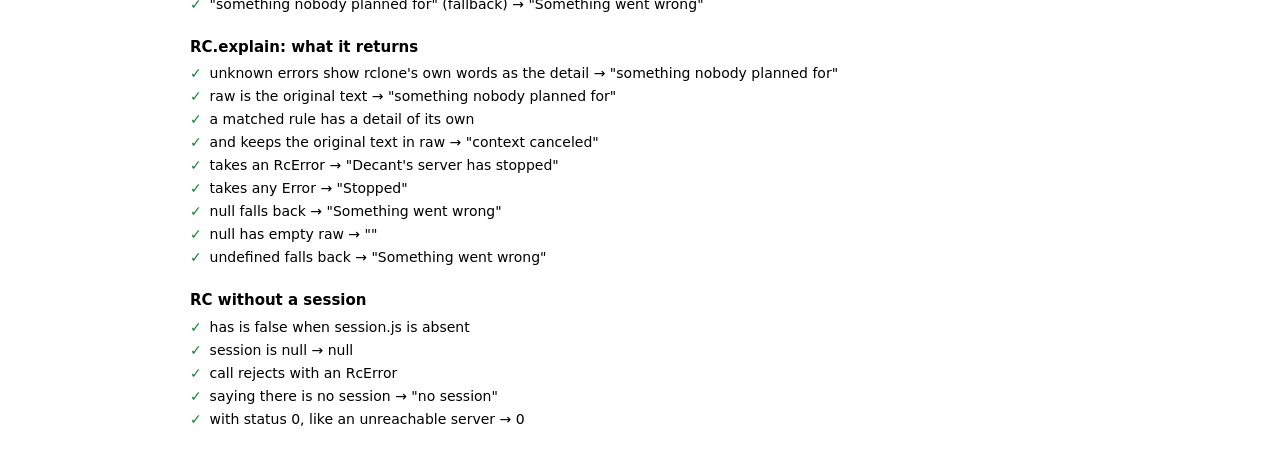
==== commit b64fc457: "Merge pull request #1 from dezdickey/desktop Decant 2.0: desktop app with a Rust core that gates eve" ====
--- a/tests/index.html
+++ b/tests/index.html
@@ -126,9 +126,9 @@
   const T = {
     stopped: 'Decant\'s server has stopped',
     slow: 'No answer in time',
-    daily: 'Today\'s upload allowance is used up',
+    daily: 'Today\'s upload limit is reached',
     full: 'The cloud is full',
-    rate: 'Uploads are being retried',
+    rate: 'The cloud is asking rclone to slow down',
     signin: 'The cloud sign-in no longer works',
     broken: 'That cloud\'s settings in rclone are broken',
     unknown: 'That cloud isn\'t set up in rclone',
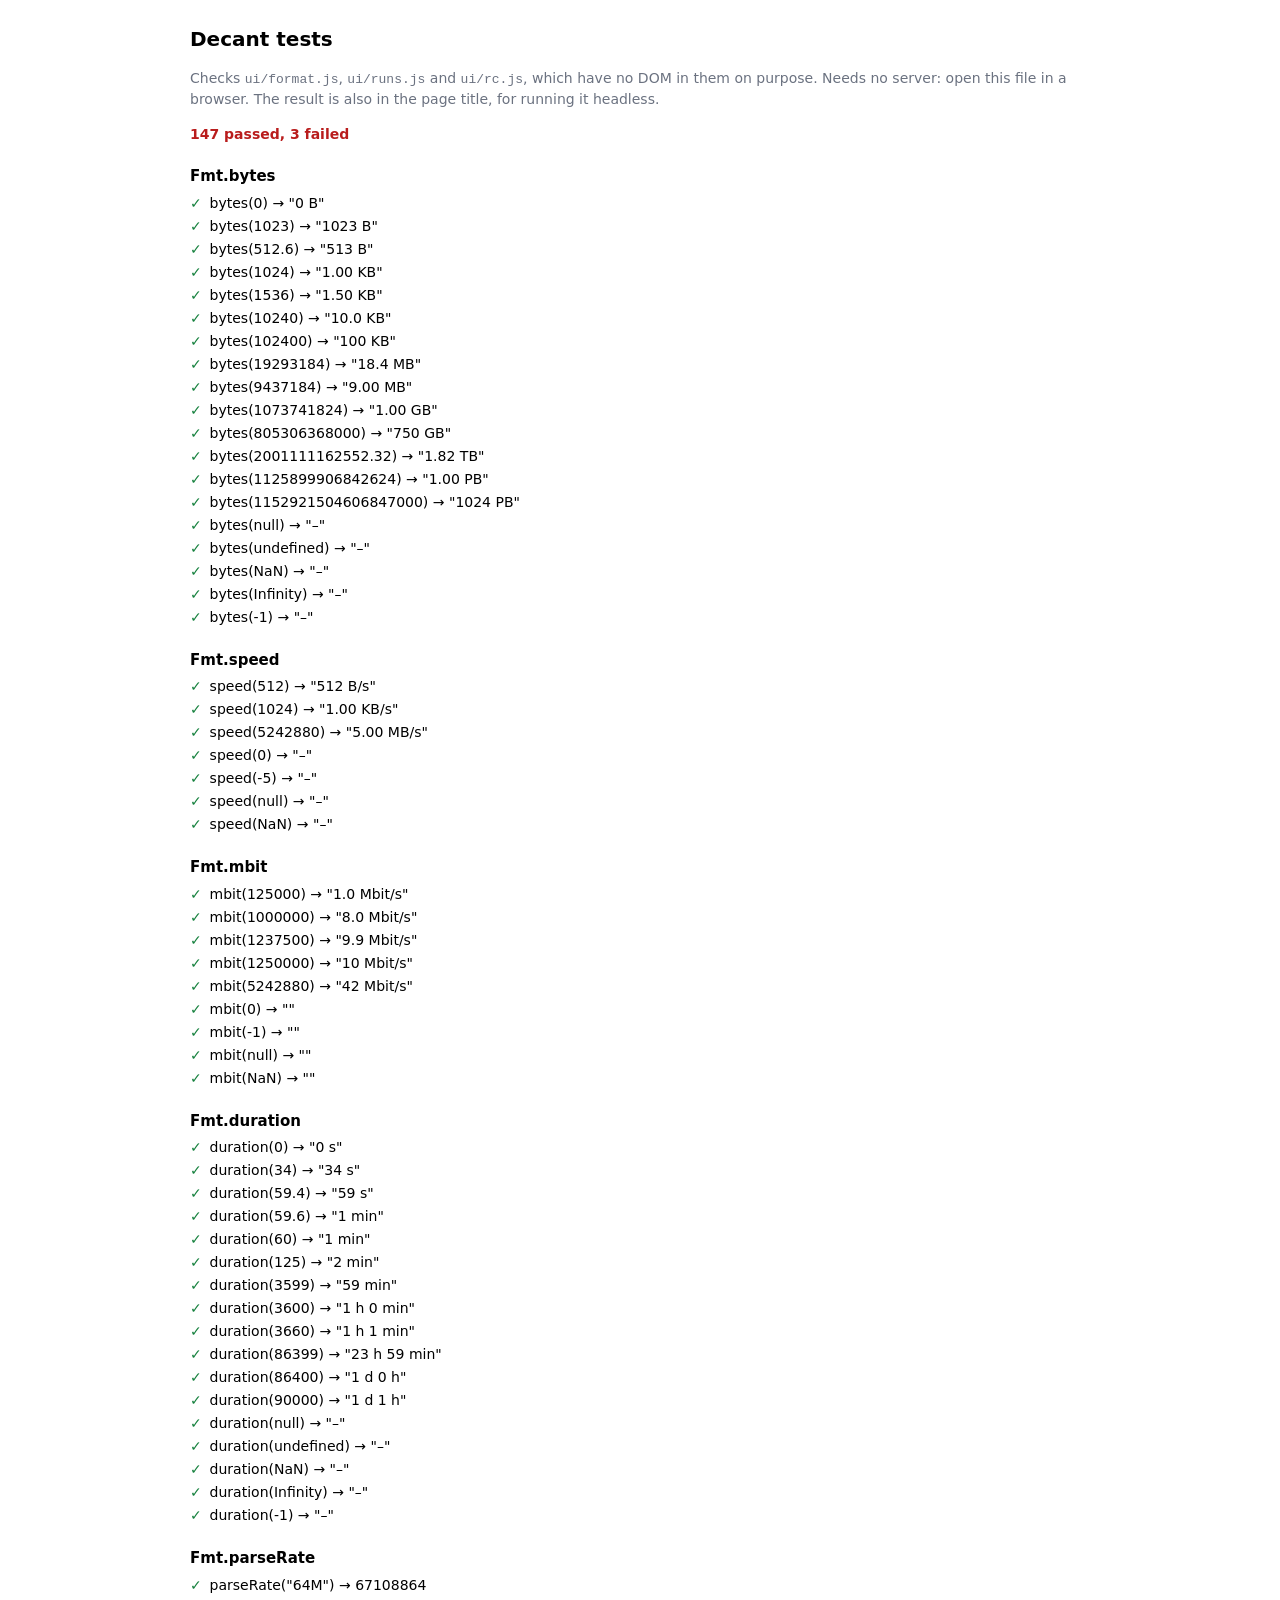
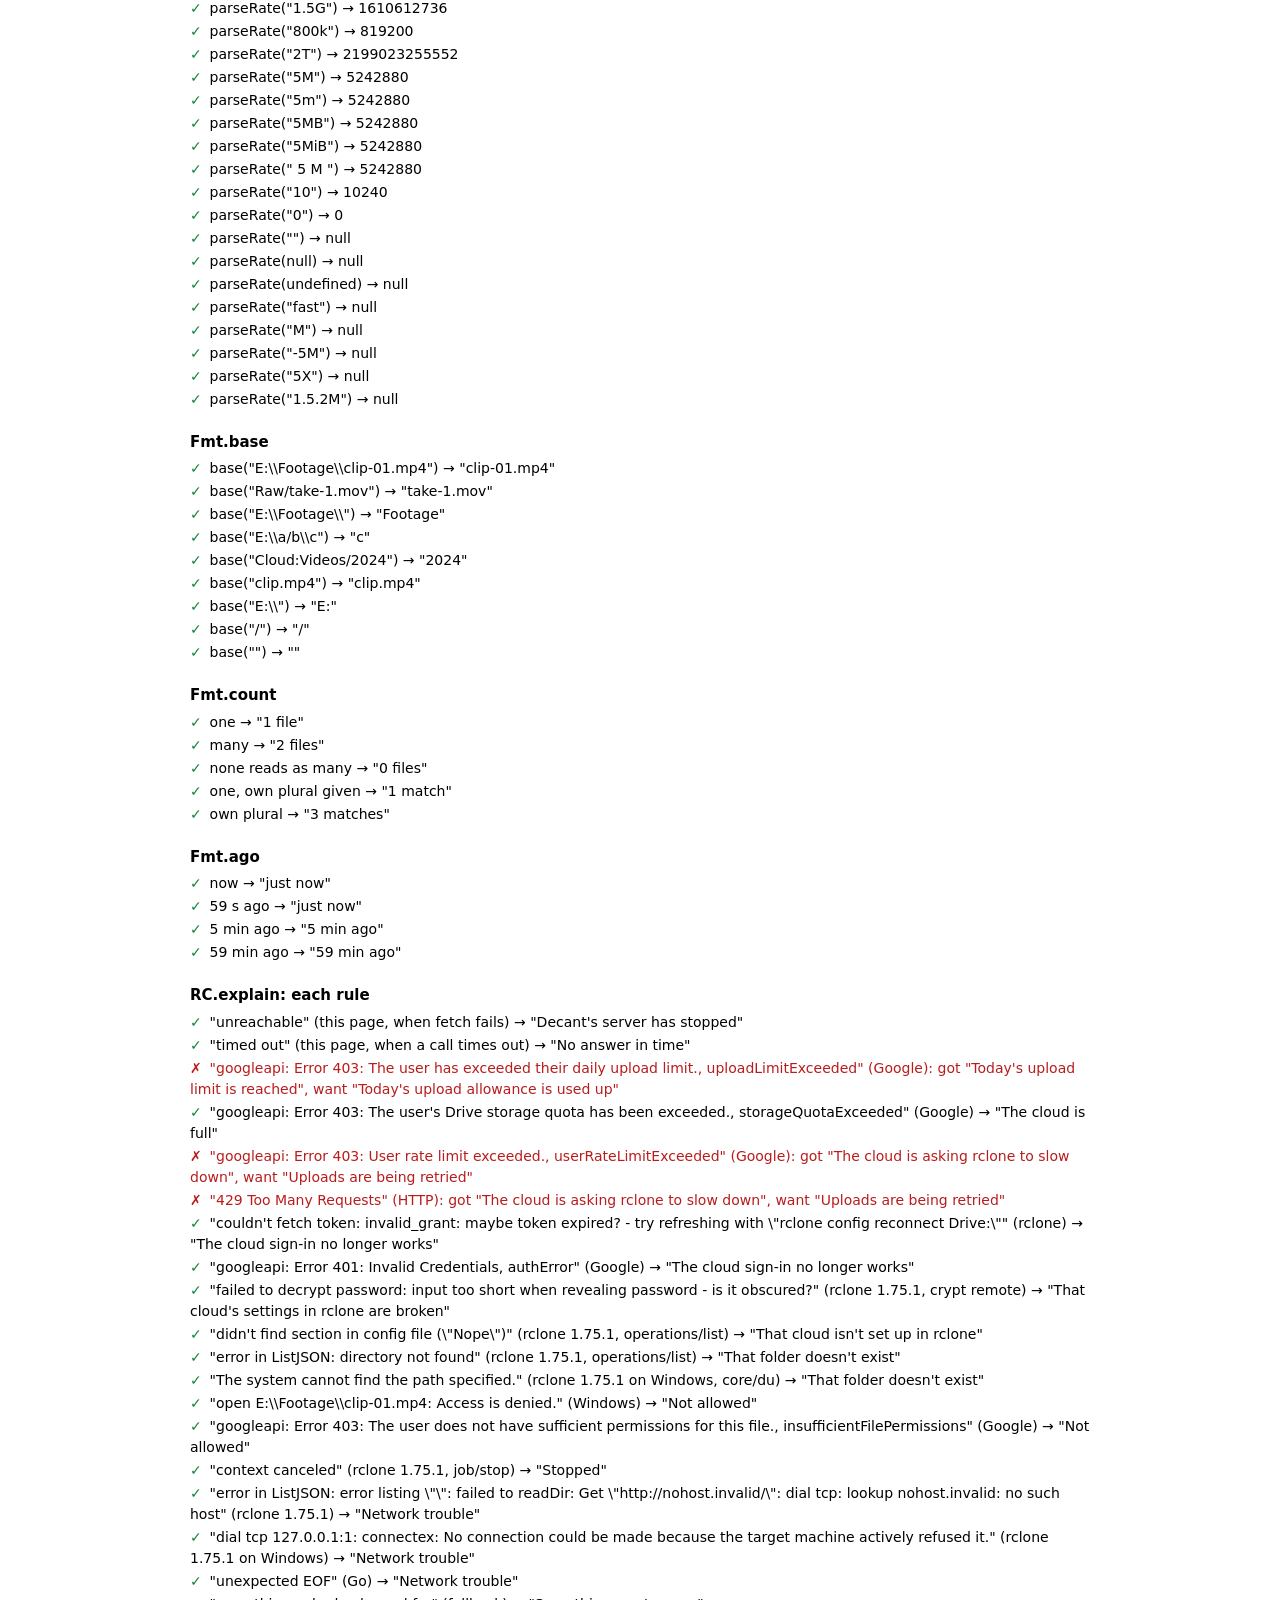
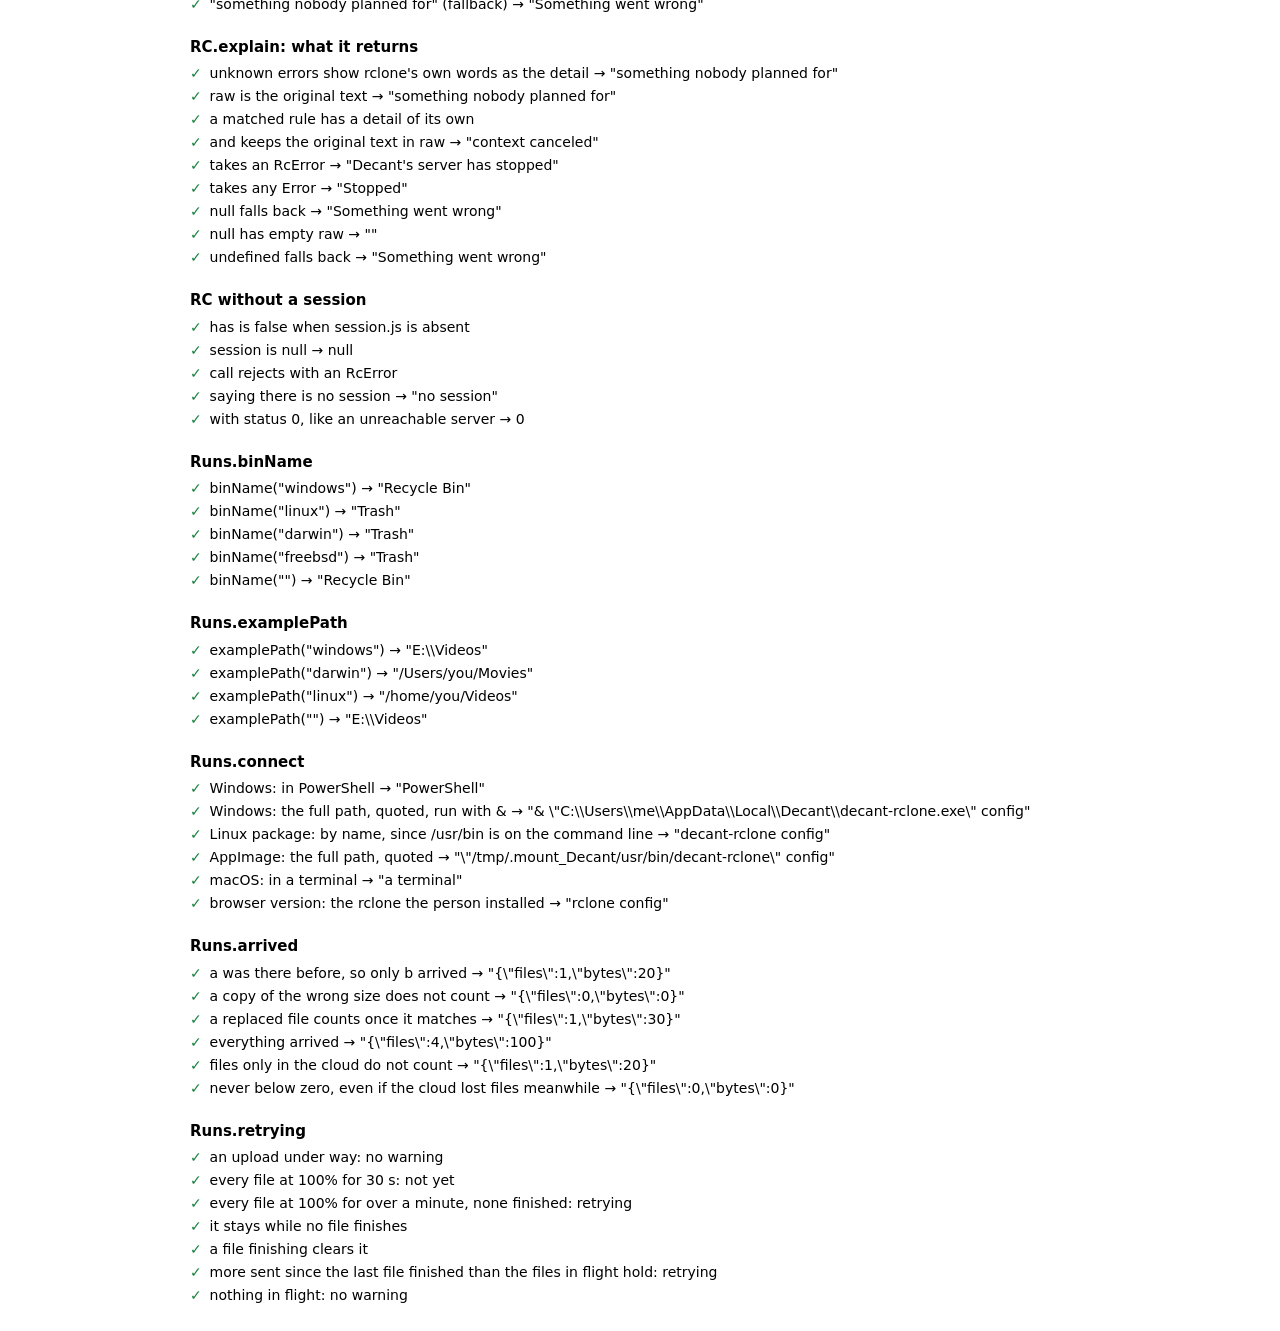
==== commit 46973f50: "Add a tested helper module for the 2.0.1 fixes Recent's byte count, the retry warning, the Trash wor" ====
--- a/tests/index.html
+++ b/tests/index.html
@@ -24,11 +24,12 @@
 </head>
 <body>
 <h1>Decant tests</h1>
-<p class="muted">Checks <code>ui/format.js</code> and <code>ui/rc.js</code>, which have no DOM in them on purpose. Needs no server: open this file in a browser. The result is also in the page title, for running it headless.</p>
+<p class="muted">Checks <code>ui/format.js</code>, <code>ui/runs.js</code> and <code>ui/rc.js</code>, which have no DOM in them on purpose. Needs no server: open this file in a browser. The result is also in the page title, for running it headless.</p>
 <p class="sum" id="sum">Running…</p>
 <div id="out"></div>
 
 <script src="../ui/format.js"></script>
+<script src="../ui/runs.js"></script>
 <script src="../ui/rc.js"></script>
 <script>
 'use strict';
@@ -126,9 +127,9 @@
   const T = {
     stopped: 'Decant\'s server has stopped',
     slow: 'No answer in time',
-    daily: 'Today\'s upload limit is reached',
+    daily: 'Today\'s upload allowance is used up',
     full: 'The cloud is full',
-    rate: 'The cloud is asking rclone to slow down',
+    rate: 'Uploads are being retried',
     signin: 'The cloud sign-in no longer works',
     broken: 'That cloud\'s settings in rclone are broken',
     unknown: 'That cloud isn\'t set up in rclone',
@@ -185,6 +186,53 @@
     eq(err instanceof RC.RcError, true, 'call rejects with an RcError');
     eq(err && err.message, 'no session', 'saying there is no session');
     eq(err && err.status, 0, 'with status 0, like an unreachable server');
+  });
+
+  await section('Runs.binName', () => {
+    for (const [os, want] of [['windows', 'Recycle Bin'], ['linux', 'Trash'], ['darwin', 'Trash'], ['freebsd', 'Trash'], ['', 'Recycle Bin']]) {
+      eq(Runs.binName(os), want, 'binName(' + show(os) + ')');
+    }
+  });
+
+  await section('Runs.examplePath', () => {
+    for (const [os, want] of [['windows', 'E:\\Videos'], ['darwin', '/Users/you/Movies'], ['linux', '/home/you/Videos'], ['', 'E:\\Videos']]) {
+      eq(Runs.examplePath(os), want, 'examplePath(' + show(os) + ')');
+    }
+  });
+
+  await section('Runs.connect', () => {
+    const win = Runs.connect('windows', 'C:\\Users\\me\\AppData\\Local\\Decant\\decant-rclone.exe');
+    eq(win.where, 'PowerShell', 'Windows: in PowerShell');
+    eq(win.cmd, '& "C:\\Users\\me\\AppData\\Local\\Decant\\decant-rclone.exe" config', 'Windows: the full path, quoted, run with &');
+    eq(Runs.connect('linux', '/usr/bin/decant-rclone').cmd, 'decant-rclone config', 'Linux package: by name, since /usr/bin is on the command line');
+    eq(Runs.connect('linux', '/tmp/.mount_Decant/usr/bin/decant-rclone').cmd, '"/tmp/.mount_Decant/usr/bin/decant-rclone" config', 'AppImage: the full path, quoted');
+    eq(Runs.connect('darwin', '/Applications/Decant.app/Contents/MacOS/decant-rclone').where, 'a terminal', 'macOS: in a terminal');
+    eq(Runs.connect('windows', '').cmd, 'rclone config', 'browser version: the rclone the person installed');
+  });
+
+  await section('Runs.arrived', () => {
+    const src = [{ path: 'a', size: 10 }, { path: 'b', size: 20 }, { path: 'c', size: 30 }, { path: 'd', size: 40 }];
+    const got = (dst, before) => JSON.stringify(Runs.arrived(src, dst, before));
+    eq(got([{ path: 'a', size: 10 }, { path: 'b', size: 20 }], { files: 1, bytes: 10 }), '{"files":1,"bytes":20}', 'a was there before, so only b arrived');
+    eq(got([{ path: 'a', size: 10 }, { path: 'c', size: 5 }], { files: 1, bytes: 10 }), '{"files":0,"bytes":0}', 'a copy of the wrong size does not count');
+    eq(got([{ path: 'c', size: 30 }], { files: 0, bytes: 0 }), '{"files":1,"bytes":30}', 'a replaced file counts once it matches');
+    eq(got(src, { files: 0, bytes: 0 }), '{"files":4,"bytes":100}', 'everything arrived');
+    eq(got([{ path: 'b', size: 20 }, { path: 'x', size: 99 }], { files: 0, bytes: 0 }), '{"files":1,"bytes":20}', 'files only in the cloud do not count');
+    eq(got([], { files: 2, bytes: 30 }), '{"files":0,"bytes":0}', 'never below zero, even if the cloud lost files meanwhile');
+  });
+
+  await section('Runs.retrying', () => {
+    const at100 = [{ size: 25 * MB, percentage: 100 }, { size: 25 * MB, percentage: 100 }];
+    const m = {};
+    eq(Runs.retrying(m, { transfers: 0, bytes: 10 * MB, transferring: [{ size: 25 * MB, percentage: 40 }] }, 0), false, 'an upload under way: no warning');
+    eq(Runs.retrying(m, { transfers: 0, bytes: 50 * MB, transferring: at100 }, 30000), false, 'every file at 100% for 30 s: not yet');
+    eq(Runs.retrying(m, { transfers: 0, bytes: 50 * MB, transferring: at100 }, 61000), true, 'every file at 100% for over a minute, none finished: retrying');
+    eq(Runs.retrying(m, { transfers: 0, bytes: 52 * MB, transferring: [{ size: 25 * MB, percentage: 50 }] }, 62000), true, 'it stays while no file finishes');
+    eq(Runs.retrying(m, { transfers: 1, bytes: 53 * MB, transferring: [{ size: 25 * MB, percentage: 10 }] }, 63000), false, 'a file finishing clears it');
+    const r = {};
+    Runs.retrying(r, { transfers: 2, bytes: 100 * MB, transferring: at100 }, 0);
+    eq(Runs.retrying(r, { transfers: 2, bytes: 160 * MB, transferring: at100 }, 5000), true, 'more sent since the last file finished than the files in flight hold: retrying');
+    eq(Runs.retrying({}, { transfers: 0, bytes: 0, transferring: [] }, 999999), false, 'nothing in flight: no warning');
   });
 
   // Report: the title for headless runs, the page for people.
